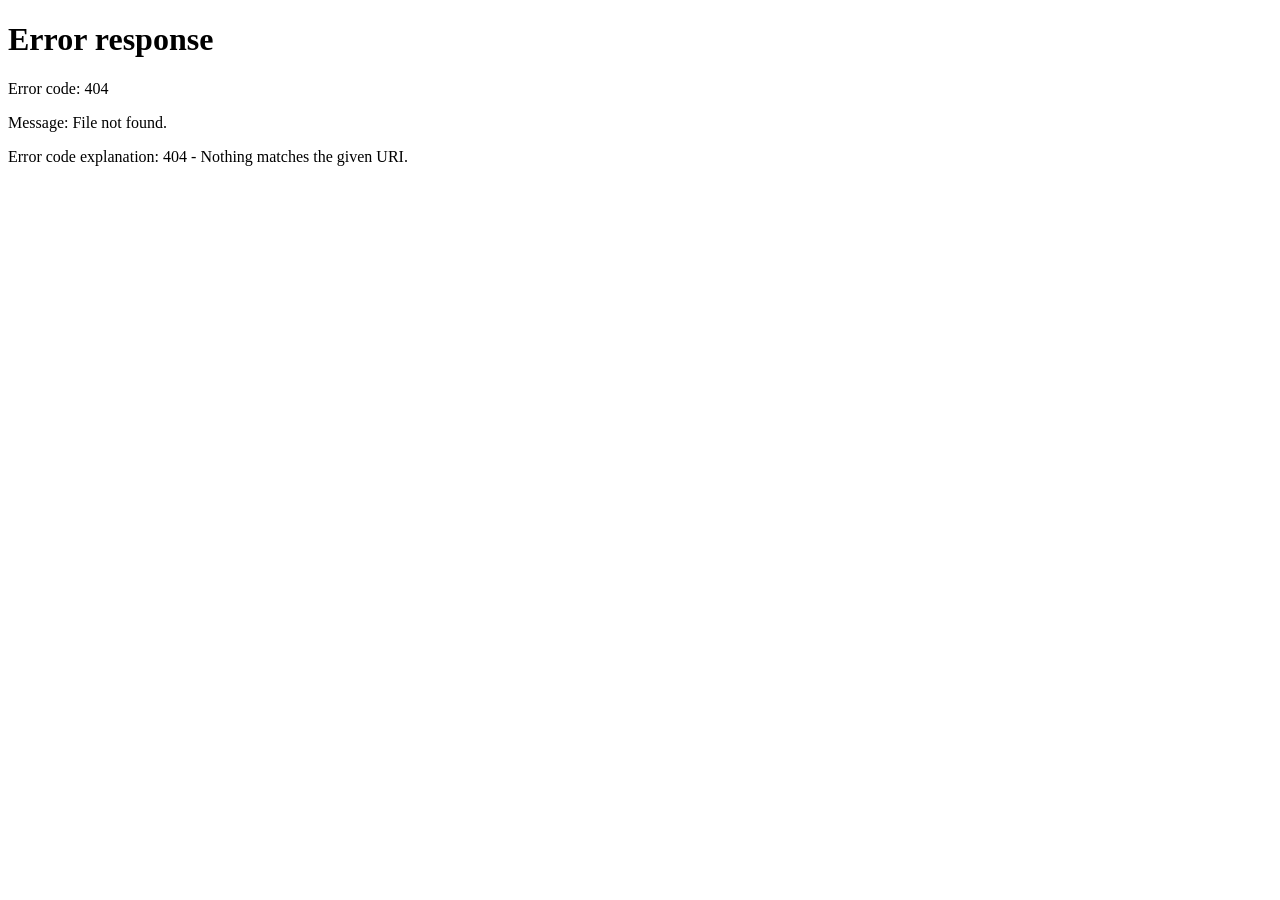
==== index.html @ 5ca70c13 "Publish TMH feedback form (static build) Co-Authored-By: Claude Opus 5.5 <noreply@anthropic.com>" ====
<!DOCTYPE html><html lang="en" class="_19wr9q_variable _5XD2Xq_variable"><head><meta charSet="utf-8"/><meta name="viewport" content="width=device-width, initial-scale=1"/><link rel="preload" href="/tmh-feedback/_next/static/media/7431e9586bb7ba3a-s.p.0h6p0wdoh4sq2.woff2" as="font" crossorigin="" type="font/woff2"/><link rel="preload" href="/tmh-feedback/_next/static/media/e8f2fbee2754df70-s.p.1dqa_6e_ad4sj.woff2" as="font" crossorigin="" type="font/woff2"/><link rel="preload" as="image" href="/tmh-feedback/brand/header-wordmark-stacked.webp"/><link rel="stylesheet" href="/tmh-feedback/_next/static/chunks/3v3lb-p3qmn13.css" data-precedence="next"/><link rel="preload" as="script" fetchPriority="low" href="/tmh-feedback/_next/static/chunks/1ckvzn7sfprko.js"/><script src="/tmh-feedback/_next/static/chunks/2rq17bbyxsfng.js" async=""></script><script src="/tmh-feedback/_next/static/chunks/0s7mvllxht1mo.js" async=""></script><script src="/tmh-feedback/_next/static/chunks/0647nm1ko80tg.js" async=""></script><script src="/tmh-feedback/_next/static/chunks/turbopack-22nt19ue7l_w1.js" async=""></script><script src="/tmh-feedback/_next/static/chunks/0umf92h1sb77c.js" async=""></script><script src="/tmh-feedback/_next/static/chunks/0lndiryzd8ro6.js" async=""></script><title>Patient &amp; Visitor Feedback | The Modern Hospital</title><meta name="next-size-adjust" content=""/><meta http-equiv="refresh" content="0; url=/tmh-feedback/feedback/"/><script src="/tmh-feedback/_next/static/chunks/0cz1d0mv5g_q7.js" noModule=""></script></head><body style="margin:0;min-height:100vh;display:flex;flex-direction:column;background:#fff7ed;color:#191919;font-family:var(--font-montserrat), Arial, Helvetica, sans-serif"><div hidden=""><!--$--><!--/$--></div><header class="sJaGyq_header "><div class="sJaGyq_headerCard"><a href="https://themodernhospital.com/" class="sJaGyq_logoLink"><img alt="The Modern Hospital — Health &amp; Education Network" width="1007" height="537" decoding="async" data-nimg="1" class="sJaGyq_logo" style="color:transparent" src="/tmh-feedback/brand/header-wordmark-stacked.webp"/></a><div class="sJaGyq_headerMain"><div class="sJaGyq_topRow"><a href="https://themodernhospital.com/emergency/" class="sJaGyq_emergency"><svg viewBox="0 0 24 24" class="sJaGyq_icon16" aria-hidden="true" fill="none" stroke="currentColor" stroke-width="2" stroke-linecap="round" stroke-linejoin="round"><path d="M22 16.92v3a2 2 0 0 1-2.18 2 19.79 19.79 0 0 1-8.63-3.07 19.5 19.5 0 0 1-6-6 19.79 19.79 0 0 1-3.07-8.67A2 2 0 0 1 4.11 2h3a2 2 0 0 1 2 1.72 12.84 12.84 0 0 0 .7 2.81 2 2 0 0 1-.45 2.11L8.09 9.91a16 16 0 0 0 6 6l1.27-1.27a2 2 0 0 1 2.11-.45 12.84 12.84 0 0 0 2.81.7A2 2 0 0 1 22 16.92z"></path></svg>Emergency<!-- --> <bdi class="sJaGyq_bold">111-864-864</bdi><span class="sJaGyq_emergencyNote">· 24/7</span></a><div class="sJaGyq_langPill" role="group" aria-label="Language"><button type="button" lang="en" aria-pressed="true" class="sJaGyq_langActive">ENG</button><button type="button" lang="ur" aria-pressed="false" class="">اردو</button></div></div><nav class="sJaGyq_navRow" aria-label="Main"><button type="button" class="sJaGyq_iconButton" aria-label="Open menu"><svg viewBox="0 0 24 24" class="sJaGyq_icon22" aria-hidden="true" fill="none" stroke="currentColor" stroke-width="2" stroke-linecap="round" stroke-linejoin="round"><path d="M4 6h16M4 12h16M4 18h16"></path></svg></button><a href="https://themodernhospital.com/our-doctors/" class="sJaGyq_navLink">Find a Doctor</a><div class="sJaGyq_dropdown"><button type="button" class="sJaGyq_navLink" aria-haspopup="true">Care<!-- --> <svg viewBox="0 0 24 24" class="sJaGyq_icon14" aria-hidden="true" fill="none" stroke="currentColor" stroke-width="2" stroke-linecap="round" stroke-linejoin="round"><path d="m6 9 6 6 6-6"></path></svg></button><div class="sJaGyq_dropdownPanel"><div class="sJaGyq_dropdownCard"><a href="https://themodernhospital.com/departments/" class="sJaGyq_dropdownLink">Departments</a><a href="https://themodernhospital.com/services/" class="sJaGyq_dropdownLink">Services</a><a href="https://themodernhospital.com/emergency/" class="sJaGyq_dropdownLink">Emergency (ER)</a></div></div></div><div class="sJaGyq_dropdown"><a href="https://themodernhospital.com/lab-diagnostics/" class="sJaGyq_navLink">Lab &amp; Diagnostics<!-- --> <svg viewBox="0 0 24 24" class="sJaGyq_icon14" aria-hidden="true" fill="none" stroke="currentColor" stroke-width="2" stroke-linecap="round" stroke-linejoin="round"><path d="m6 9 6 6 6-6"></path></svg></a><div class="sJaGyq_dropdownPanel"><div class="sJaGyq_dropdownCard"><a href="https://themodernhospital.com/lab-diagnostics/" class="sJaGyq_dropdownLink">Tests</a><a href="https://themodernhospital.com/packages/" class="sJaGyq_dropdownLink">Health Packages</a></div></div></div><div class="sJaGyq_dropdown"><button type="button" class="sJaGyq_navLink" aria-haspopup="true">For Patients<!-- --> <svg viewBox="0 0 24 24" class="sJaGyq_icon14" aria-hidden="true" fill="none" stroke="currentColor" stroke-width="2" stroke-linecap="round" stroke-linejoin="round"><path d="m6 9 6 6 6-6"></path></svg></button><div class="sJaGyq_dropdownPanel"><div class="sJaGyq_dropdownCard"><a href="https://themodernhospital.com/patients-and-visitors/" class="sJaGyq_dropdownLink">Patients &amp; Visitors</a><a href="https://themodernhospital.com/blog/" class="sJaGyq_dropdownLink">Blog</a><a href="https://themodernhospital.com/contact/" class="sJaGyq_dropdownLink">Contact Us</a><a href="/tmh-feedback/feedback/" class="sJaGyq_dropdownLink">Give Feedback</a></div></div></div><div class="sJaGyq_dropdown"><button type="button" class="sJaGyq_navLink" aria-haspopup="true">The Hospital<!-- --> <svg viewBox="0 0 24 24" class="sJaGyq_icon14" aria-hidden="true" fill="none" stroke="currentColor" stroke-width="2" stroke-linecap="round" stroke-linejoin="round"><path d="m6 9 6 6 6-6"></path></svg></button><div class="sJaGyq_dropdownPanel"><div class="sJaGyq_dropdownCard"><a href="https://themodernhospital.com/about/" class="sJaGyq_dropdownLink">About Us</a><a href="https://themodernhospital.com/branches/" class="sJaGyq_dropdownLink">Our Branches</a><a href="https://themodernhospital.com/nursing-college/" class="sJaGyq_dropdownLink">Nursing College</a><a href="https://themodernhospital.com/careers/" class="sJaGyq_dropdownLink">Careers</a><a href="https://themodernhospital.com/donation/" class="sJaGyq_dropdownLink">Donations</a></div></div></div></nav></div><div class="sJaGyq_ctas"><a href="https://themodernhospital.com/donation/" class="sJaGyq_donate">Donate</a><a href="https://hmis-app.quantaloomhq.tech/book-appointment" class="sJaGyq_book">Book Appointment</a></div><button type="button" class="sJaGyq_iconButton sJaGyq_mobileMenuButton" aria-label="Open menu"><svg viewBox="0 0 24 24" class="sJaGyq_icon28" aria-hidden="true" fill="none" stroke="currentColor" stroke-width="2" stroke-linecap="round" stroke-linejoin="round"><path d="M4 6h16M4 12h16M4 18h16"></path></svg></button></div></header><main style="flex:1"><p style="padding:24px;text-align:center"><a href="/tmh-feedback/feedback/">Continue to the feedback form</a></p><!--$--><!--/$--></main><footer class="sJaGyq_footer "><div class="sJaGyq_footerInner"><div class="sJaGyq_footerGrid"><div class="sJaGyq_footerBrand"><img alt="The Modern Hospital" loading="lazy" width="110" height="110" decoding="async" data-nimg="1" class="sJaGyq_footerLogo" style="color:transparent" src="/tmh-feedback/brand/tmh-logo.png"/><p class="sJaGyq_tagline">Talluq Emaan Ka</p><ul class="sJaGyq_contactList"><li><svg viewBox="0 0 24 24" class="sJaGyq_footerIcon" aria-hidden="true" fill="none" stroke="currentColor" stroke-width="2" stroke-linecap="round" stroke-linejoin="round"><path d="M21 10c0 7-9 13-9 13s-9-6-9-13a9 9 0 0 1 18 0z"></path><circle cx="12" cy="10" r="3"></circle></svg><address>Main University Rd, Block 7 Gulshan-e-Iqbal, Karachi</address></li><li><svg viewBox="0 0 24 24" class="sJaGyq_footerIcon" aria-hidden="true" fill="none" stroke="currentColor" stroke-width="2" stroke-linecap="round" stroke-linejoin="round"><path d="M22 16.92v3a2 2 0 0 1-2.18 2 19.79 19.79 0 0 1-8.63-3.07 19.5 19.5 0 0 1-6-6 19.79 19.79 0 0 1-3.07-8.67A2 2 0 0 1 4.11 2h3a2 2 0 0 1 2 1.72 12.84 12.84 0 0 0 .7 2.81 2 2 0 0 1-.45 2.11L8.09 9.91a16 16 0 0 0 6 6l1.27-1.27a2 2 0 0 1 2.11-.45 12.84 12.84 0 0 0 2.81.7A2 2 0 0 1 22 16.92z"></path></svg><a href="tel:+9221111864864"><bdi>111-864-864</bdi></a></li><li><svg viewBox="0 0 24 24" class="sJaGyq_footerIcon" aria-hidden="true" fill="none" stroke="currentColor" stroke-width="2" stroke-linecap="round" stroke-linejoin="round"><rect x="2" y="4" width="20" height="16" rx="2"></rect><path d="m2 7 10 6 10-6"></path></svg><a href="mailto:info@themodernhospital.com">info@themodernhospital.com</a></li></ul><a href="https://themodernhospital.com/contact/" class="sJaGyq_getInTouch">Get in Touch</a></div><div class="sJaGyq_footerCol"><h3 class="sJaGyq_footerHeading"><button type="button" class="sJaGyq_footerToggle" aria-expanded="false">Care<svg viewBox="0 0 24 24" class="sJaGyq_icon18" aria-hidden="true" fill="none" stroke="currentColor" stroke-width="2" stroke-linecap="round" stroke-linejoin="round"><path d="m6 9 6 6 6-6"></path></svg></button><span class="sJaGyq_footerHeadingText">Care</span></h3><ul class="sJaGyq_footerLinks "><li><a href="https://themodernhospital.com/departments/">Departments</a></li><li><a href="https://themodernhospital.com/services/">Services &amp; procedures</a></li><li><a href="https://themodernhospital.com/our-doctors/">Find a doctor</a></li><li><a href="https://themodernhospital.com/emergency/">Emergency</a></li></ul></div><div class="sJaGyq_footerCol"><h3 class="sJaGyq_footerHeading"><button type="button" class="sJaGyq_footerToggle" aria-expanded="false">The hospital<svg viewBox="0 0 24 24" class="sJaGyq_icon18" aria-hidden="true" fill="none" stroke="currentColor" stroke-width="2" stroke-linecap="round" stroke-linejoin="round"><path d="m6 9 6 6 6-6"></path></svg></button><span class="sJaGyq_footerHeadingText">The hospital</span></h3><ul class="sJaGyq_footerLinks "><li><a href="https://themodernhospital.com/about/">About us</a></li><li><a href="https://themodernhospital.com/branches/">Our branches</a></li><li><a href="https://themodernhospital.com/nursing-college/">Nursing college</a></li><li><a href="https://themodernhospital.com/careers/">Careers</a></li><li><a href="https://themodernhospital.com/donation/">Donations</a></li></ul></div><div class="sJaGyq_footerCol"><h3 class="sJaGyq_footerHeading"><button type="button" class="sJaGyq_footerToggle" aria-expanded="false">For patients<svg viewBox="0 0 24 24" class="sJaGyq_icon18" aria-hidden="true" fill="none" stroke="currentColor" stroke-width="2" stroke-linecap="round" stroke-linejoin="round"><path d="m6 9 6 6 6-6"></path></svg></button><span class="sJaGyq_footerHeadingText">For patients</span></h3><ul class="sJaGyq_footerLinks "><li><a href="https://themodernhospital.com/patients-and-visitors/">Patients &amp; visitors</a></li><li><a href="https://themodernhospital.com/blog/">Blog</a></li><li><a href="https://themodernhospital.com/contact/">Contact us</a></li><li><a href="/tmh-feedback/feedback/">Give feedback</a></li></ul></div><div class="sJaGyq_footerCol"><h3 class="sJaGyq_footerHeading"><button type="button" class="sJaGyq_footerToggle" aria-expanded="false">Supporting Links<svg viewBox="0 0 24 24" class="sJaGyq_icon18" aria-hidden="true" fill="none" stroke="currentColor" stroke-width="2" stroke-linecap="round" stroke-linejoin="round"><path d="m6 9 6 6 6-6"></path></svg></button><span class="sJaGyq_footerHeadingText">Supporting Links</span></h3><ul class="sJaGyq_footerLinks "><li><a href="https://themodernhospital.com/privacy-policy/">Privacy Policy</a></li><li><a href="https://themodernhospital.com/terms-and-conditions/">Terms &amp; Conditions</a></li><li><a href="https://themodernhospital.com/refund-policy/">Refund Policy</a></li></ul></div></div><div class="sJaGyq_socials"><a href="https://www.facebook.com/TheModernHospital" target="_blank" rel="noopener noreferrer" aria-label="facebook" class="sJaGyq_social"><svg viewBox="0 0 24 24" class="sJaGyq_icon20" aria-hidden="true" fill="currentColor"><path d="M22 12a10 10 0 1 0-11.56 9.88v-6.99H7.9V12h2.54V9.8c0-2.5 1.49-3.89 3.77-3.89 1.09 0 2.24.2 2.24.2v2.46h-1.26c-1.24 0-1.63.77-1.63 1.56V12h2.78l-.44 2.89h-2.34v6.99A10 10 0 0 0 22 12z"></path></svg></a><a href="https://www.instagram.com/themodernhospital/" target="_blank" rel="noopener noreferrer" aria-label="instagram" class="sJaGyq_social"><svg viewBox="0 0 24 24" class="sJaGyq_icon20" aria-hidden="true" fill="none" stroke="currentColor" stroke-width="2"><rect x="2.5" y="2.5" width="19" height="19" rx="5.5"></rect><circle cx="12" cy="12" r="4"></circle><circle cx="17.5" cy="6.5" r="1.2" fill="currentColor" stroke="none"></circle></svg></a><a href="https://www.youtube.com/channel/UCTSf6qoLQeRrRxkLj2Vj8uA" target="_blank" rel="noopener noreferrer" aria-label="youtube" class="sJaGyq_social"><svg viewBox="0 0 24 24" class="sJaGyq_icon20" aria-hidden="true" fill="currentColor"><path d="M23 12s0-3.3-.42-4.88a2.5 2.5 0 0 0-1.76-1.77C19.24 5 12 5 12 5s-7.24 0-8.82.35A2.5 2.5 0 0 0 1.42 7.12C1 8.7 1 12 1 12s0 3.3.42 4.88a2.5 2.5 0 0 0 1.76 1.77C4.76 19 12 19 12 19s7.24 0 8.82-.35a2.5 2.5 0 0 0 1.76-1.77C23 15.3 23 12 23 12zM9.75 15.02V8.98L15.5 12l-5.75 3.02z"></path></svg></a><a href="https://www.linkedin.com/company/themodernhospital/" target="_blank" rel="noopener noreferrer" aria-label="linkedin" class="sJaGyq_social"><svg viewBox="0 0 24 24" class="sJaGyq_icon20" aria-hidden="true" fill="currentColor"><path d="M4.98 3.5a2.5 2.5 0 1 1 0 5 2.5 2.5 0 0 1 0-5zM3.2 9h3.6v12H3.2zM9.5 9h3.45v1.64h.05c.48-.9 1.65-1.85 3.4-1.85 3.64 0 4.3 2.4 4.3 5.5V21h-3.6v-5.3c0-1.27-.02-2.9-1.77-2.9-1.77 0-2.04 1.38-2.04 2.8V21H9.5z"></path></svg></a><a href="https://twitter.com/TheModernHosp" target="_blank" rel="noopener noreferrer" aria-label="x" class="sJaGyq_social"><svg viewBox="0 0 24 24" class="sJaGyq_icon20" aria-hidden="true" fill="currentColor"><path d="M18.9 2H22l-7.5 8.58L23 22h-6.8l-5.3-6.93L4.8 22H1.68l8.02-9.17L1 2h6.98l4.8 6.35L18.9 2zm-2.39 18h1.9L7.57 4H5.53l10.98 16z"></path></svg></a></div><div class="sJaGyq_bottomBar"><p>© <!-- -->2026<!-- --> <!-- -->The Modern Hospital. All rights reserved.</p><p class="sJaGyq_madeWith">Made with<!-- --> <svg viewBox="0 0 512 512" class="sJaGyq_heart" aria-hidden="true" fill="currentColor"><path d="M462.3 62.6C407.5 15.9 326 24.3 275.7 76.2L256 96.5l-19.7-20.3C186.1 24.3 104.5 15.9 49.7 62.6c-62.8 53.6-66.1 149.8-9.9 207.9l193.5 199.8c12.5 12.9 32.8 12.9 45.3 0l193.5-199.8c56.3-58.1 53-154.3-9.8-207.9z"></path></svg> <!-- -->for better healthcare</p></div></div></footer><script id="_R_">(globalThis["TURBOPACK"] || (globalThis["TURBOPACK"] = [])).push({"otherChunks":["static/chunks/1ckvzn7sfprko.js","static/chunks/2rq17bbyxsfng.js","static/chunks/0s7mvllxht1mo.js","static/chunks/0647nm1ko80tg.js"],"runtimeModuleIds":[94553]});</script><script src="/tmh-feedback/_next/static/chunks/1ckvzn7sfprko.js" async=""></script><script>(self.__next_f=self.__next_f||[]).push([0])</script><script>self.__next_f.push([1,"1:\"$Sreact.fragment\"\n2:\"/tmh-feedback/_next/static/chunks/0umf92h1sb77c.js\"\n3:\"/tmh-feedback/_next/static/chunks/0lndiryzd8ro6.js\"\n4:\"PageLangProvider\"\n5:I[98033,[\"$2\",\"$3\"],\"$4\"]\n6:I[25143,[\"$2\",\"$3\"],\"default\"]\n7:I[39756,[\"$2\",\"$3\"],\"default\"]\n8:I[37457,[\"$2\",\"$3\"],\"default\"]\n9:I[20158,[\"$2\",\"$3\"],\"default\"]\nb:I[97367,[\"$2\",\"$3\"],\"OutletBoundary\"]\nc:\"$Sreact.suspense\"\ne:\"ViewportBoundary\"\nf:I[97367,[\"$2\",\"$3\"],\"$e\"]\n11:\"MetadataBoundary\"\n12:I[97367,[\"$2\",\"$3\"],\"$11\"]\n14:I[68027,[\"$2\",\"$3\"],\"default\",1]\n:HL[\"/tmh-feedback/_next/static/chunks/3v3lb-p3qmn13.css\",\"style\"]\n:HL[\"/tmh-feedback/_next/static/media/7431e9586bb7ba3a-s.p.0h6p0wdoh4sq2.woff2\",\"font\",{\"crossOrigin\":\"\",\"type\":\"font/woff2\"}]\n:HL[\"/tmh-feedback/_next/static/media/e8f2fbee2754df70-s.p.1dqa_6e_ad4sj.woff2\",\"font\",{\"crossOrigin\":\"\",\"type\":\"font/woff2\"}]\na:[[\"children\",{\"s\":\"__PAGE__\",\"h\":512,\"d\":{\"r\":[\"$\",\"$1\",\"c\",{\"children\":[[[\"$\",\"meta\",null,{\"httpEquiv\":\"refresh\",\"content\":\"0; url=/tmh-feedback/feedback/\"}],[\"$\",\"p\",null,{\"style\":{\"padding\":24,\"textAlign\":\"center\"},\"children\":[\"$\",\"a\",null,{\"href\":\"/tmh-feedback/feedback/\",\"children\":\"Continue to the feedback form\"}]}]],null,[\"$\",\"$Lb\",null,{\"children\":[\"$\",\"$c\",null,{\"name\":\"Next.MetadataOutlet\",\"children\":\"$@d\"}]}]]}],\"p\":false,\"v\":null}}]]\n0:{\"P\":null,\"c\":[\"\",\"\"],\"q\":\"\",\"i\":false,\"t\":{\"t\":{\"s\":\"\",\"h\":528,\"d\":{\"r\":[\"$\",\"$1\",\"c\",{\"children\":[[[\"$\",\"link\",\"0\",{\"rel\":\"stylesheet\",\"href\":\"/tmh-feedback/_next/static/chunks/3v3lb-p3qmn13.css\",\"precedence\":\"next\",\"crossOrigin\":\"$undefined\",\"nonce\":\"$undefined\"}],[\"$\",\"script\",\"script-0\",{\"src\":\"/tmh-feedback/_next/static/chunks/0umf92h1sb77c.js\",\"async\":true,\"nonce\":\"$undefined\"}],[\"$\",\"script\",\"script-1\",{\"src\":\"/tmh-feedback/_next/static/chunks/0lndiryzd8ro6.js\",\"async\":true,\"nonce\":\"$undefined\"}]],[\"$\",\"html\",null,{\"lang\":\"en\",\"className\":\"_19wr9q_variable _5XD2Xq_variable\",\"children\":[\"$\",\"body\",null,{\"style\":{\"margin\":0,\"minHeight\":\"100vh\",\"display\":\"flex\",\"flexDirection\":\"column\",\"background\":\"#fff7ed\",\"color\":\"#191919\",\"fontFamily\":\"var(--font-montserrat), Arial, Helvetica, sans-serif\"},\"children\":[\"$\",\"$L5\",null,{\"children\":[[\"$\",\"$L6\",null,{}],[\"$\",\"main\",null,{\"style\":{\"flex\":1},\"children\":[\"$\",\"$L7\",null,{\"parallelRouterKey\":\"children\",\"error\":\"$undefined\",\"errorStyles\":\"$undefined\",\"errorScripts\":\"$undefined\",\"template\":[\"$\",\"$L8\",null,{}],\"templateStyles\":\"$undefined\",\"templateScripts\":\"$undefined\",\"notFound\":[[[\"$\",\"title\",null,{\"children\":\"404: This page could not be found.\"}],[\"$\",\"div\",null,{\"style\":{\"fontFamily\":\"system-ui,\\\"Segoe UI\\\",Roboto,Helvetica,Arial,sans-serif,\\\"Apple Color Emoji\\\",\\\"Segoe UI Emoji\\\"\",\"height\":\"100vh\",\"textAlign\":\"center\",\"display\":\"flex\",\"flexDirection\":\"column\",\"alignItems\":\"center\",\"justifyContent\":\"center\"},\"children\":[\"$\",\"div\",null,{\"children\":[[\"$\",\"style\",null,{\"dangerouslySetInnerHTML\":{\"__html\":\"body{color:#000;background:#fff;margin:0}.next-error-h1{border-right:1px solid rgba(0,0,0,.3)}@media (prefers-color-scheme:dark){body{color:#fff;background:#000}.next-error-h1{border-right:1px solid rgba(255,255,255,.3)}}\"}}],[\"$\",\"h1\",null,{\"className\":\"next-error-h1\",\"style\":{\"display\":\"inline-block\",\"margin\":\"0 20px 0 0\",\"padding\":\"0 23px 0 0\",\"fontSize\":24,\"fontWeight\":500,\"verticalAlign\":\"top\",\"lineHeight\":\"49px\"},\"children\":404}],[\"$\",\"div\",null,{\"style\":{\"display\":\"inline-block\"},\"children\":[\"$\",\"h2\",null,{\"style\":{\"fontSize\":14,\"fontWeight\":400,\"lineHeight\":\"49px\",\"margin\":0},\"children\":\"This page could not be found.\"}]}]]}]}]],[]],\"forbidden\":\"$undefined\",\"unauthorized\":\"$undefined\"}]}],[\"$\",\"$L9\",null,{}]]}]}]}]]}],\"p\":false,\"v\":null},\"c\":\"$Qa\"},\"h\":{\"r\":[\"$\",\"$1\",\"h\",{\"children\":[null,[\"$\",\"$Lf\",null,{\"children\":\"$L10\"}],[\"$\",\"$L12\",null,{\"children\":[[\"$\",\"div\",null,{\"hidden\":true,\"children\":[\"$\",\"$c\",null,{\"name\":\"Next.Metadata\",\"children\":\"$L13\"}]}],null]}],[\"$\",\"meta\",null,{\"name\":\"next-size-adjust\",\"content\":\"\"}]]}],\"p\":false,\"v\":null}},\"m\":\"$undefined\",\"G\":[\"$14\",[[\"$\",\"link\",\"0\",{\"rel\":\"stylesheet\",\"href\":\"/tmh-feedback/_next/static/chunks/3v3lb-p3qmn13.css\",\"precedence\":\"next\",\"crossOrigin\":\"$undefined\",\"nonce\":\"$undefined\"}]]],\"S\":true,\"r\":\"$undefined\",\"s\":\"$undefined\",\"a\":\"$undefined\",\"l\":\"$undefined\",\"p\":\"$undefined\",\"d\":\"$undefined\",\"b\":\"8JxjJjoLoevgEf6z61zsv\"}\n10:[[\"$\",\"meta\",\"0\",{\"charSet\":\"utf-8\"}],[\"$\",\"meta\",\"1\",{\"name\":\"viewport\",\"content\":\"width=device-width, initial-scale=1\"}]]\nd:null\n13:[[\"$\",\"title\",\"0\",{\"children\":\"Patient \u0026 Visitor Feedback | The Modern Hospital\"}]]\n"])</script></body></html>
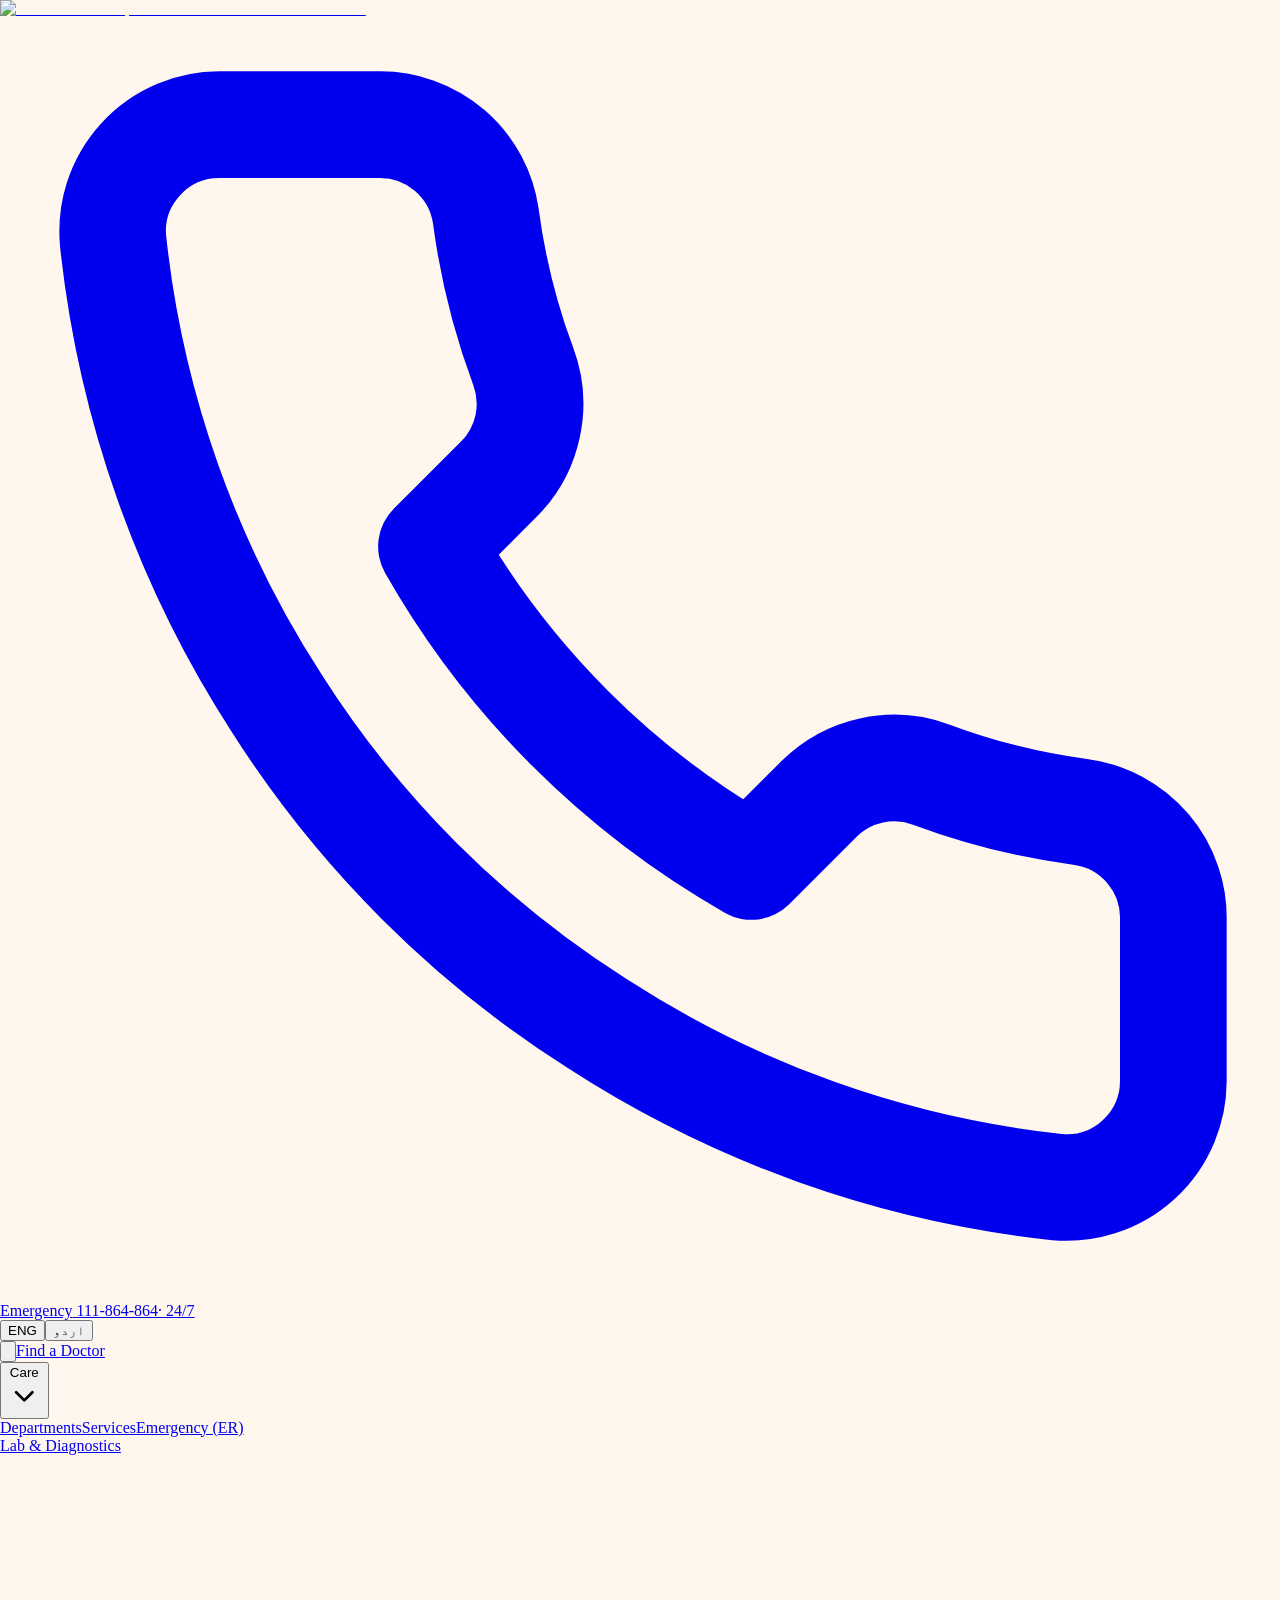
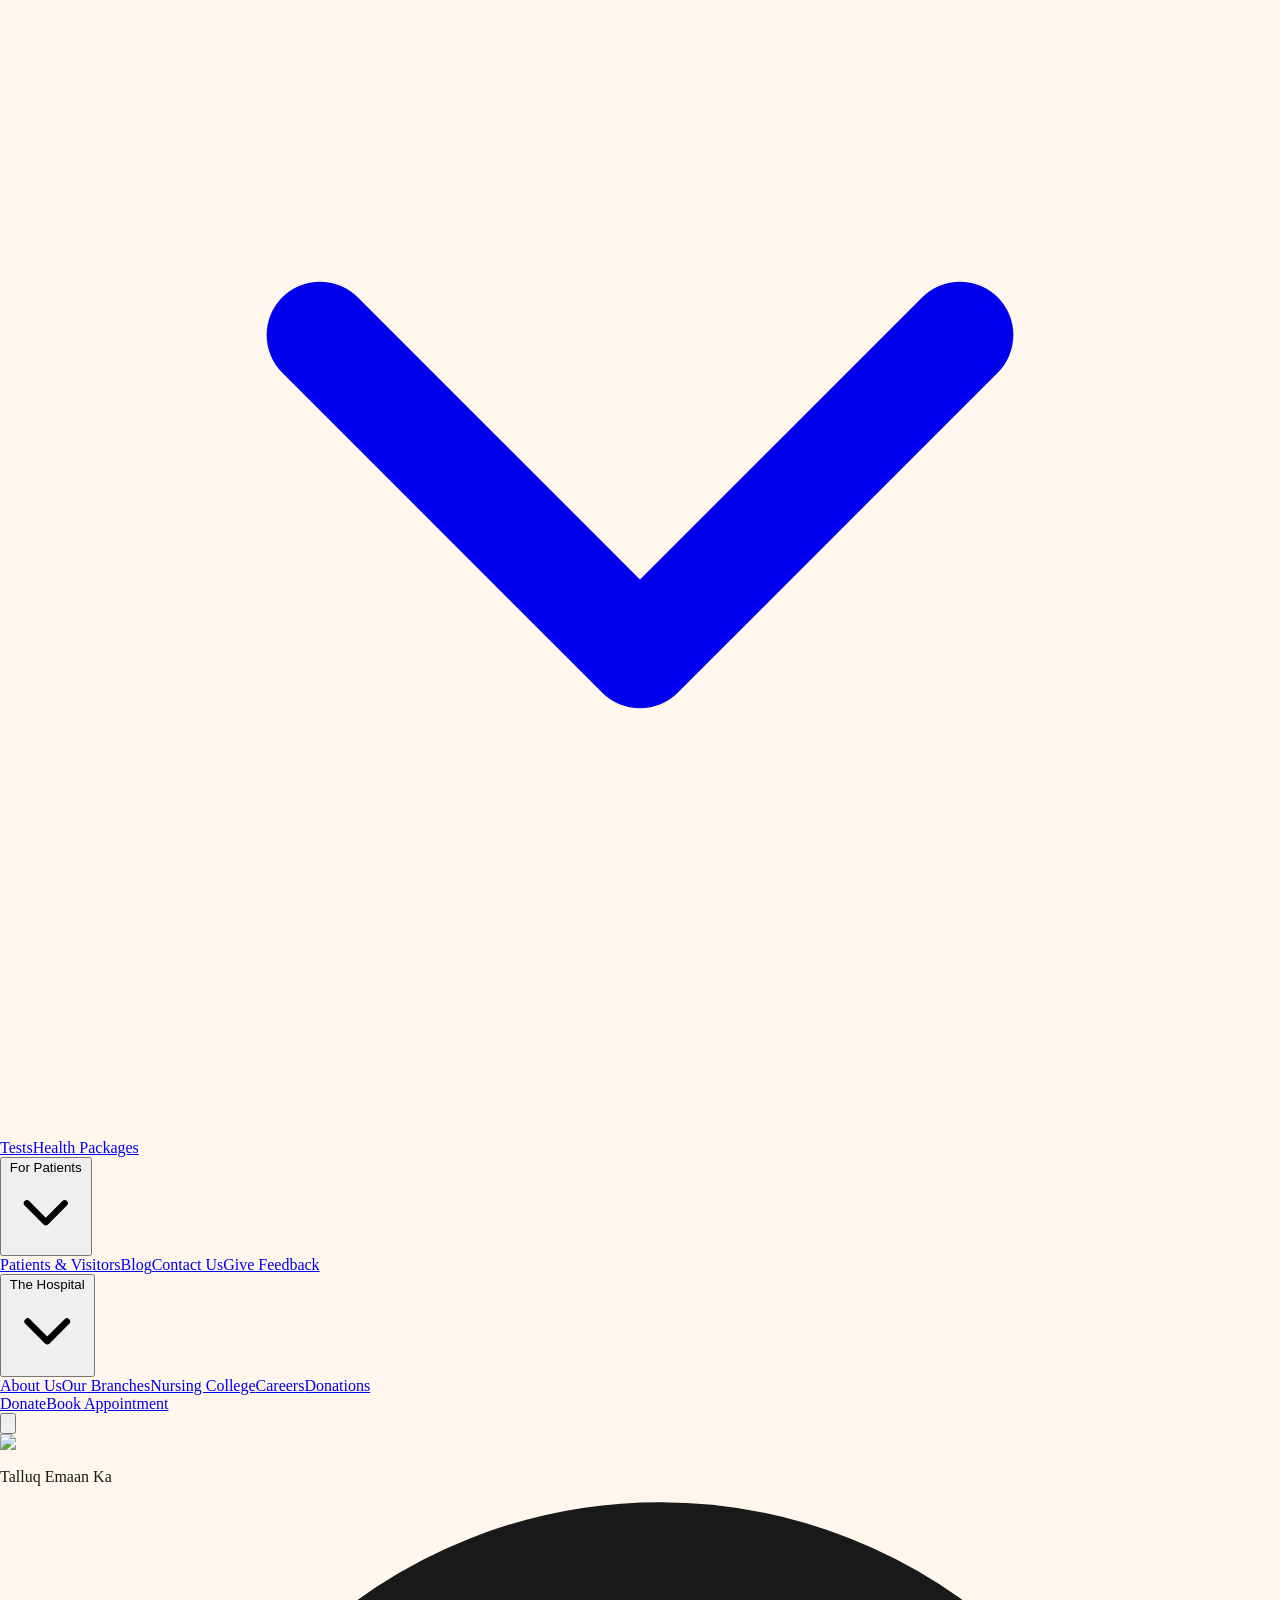
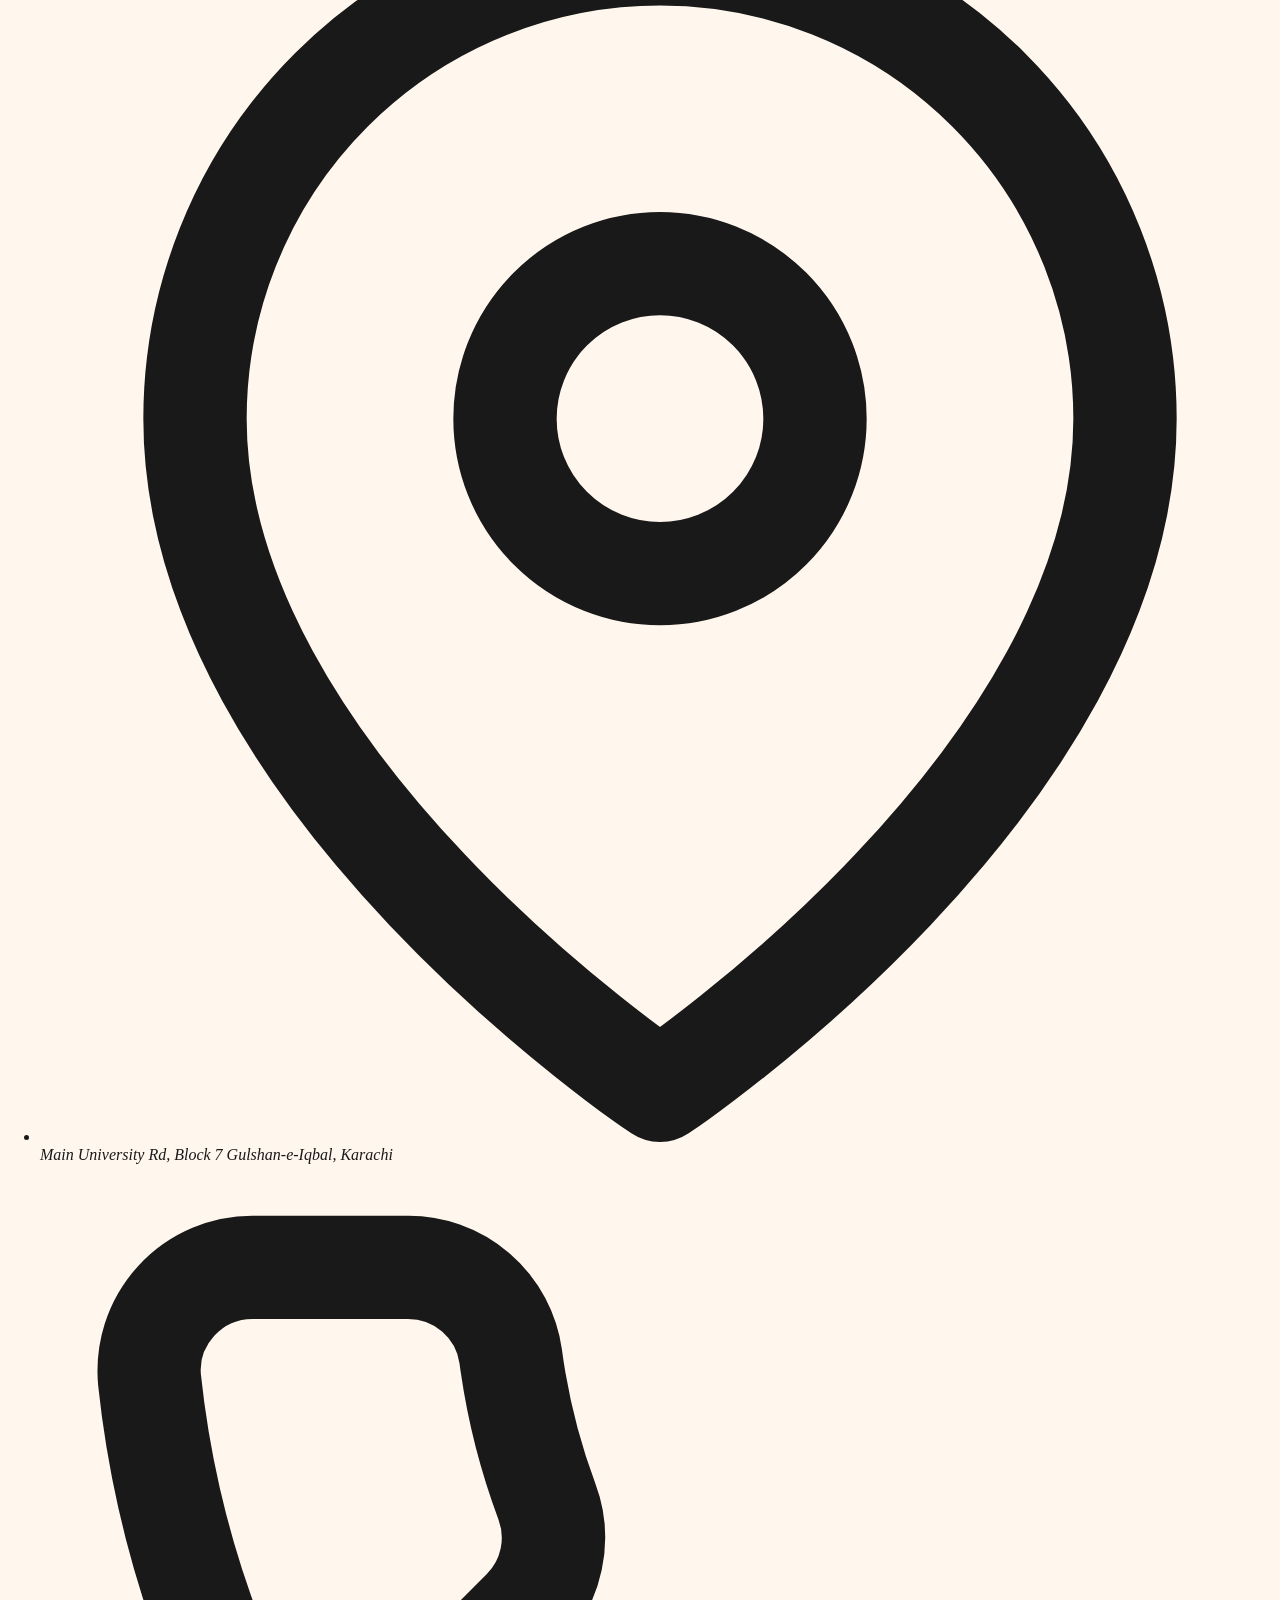
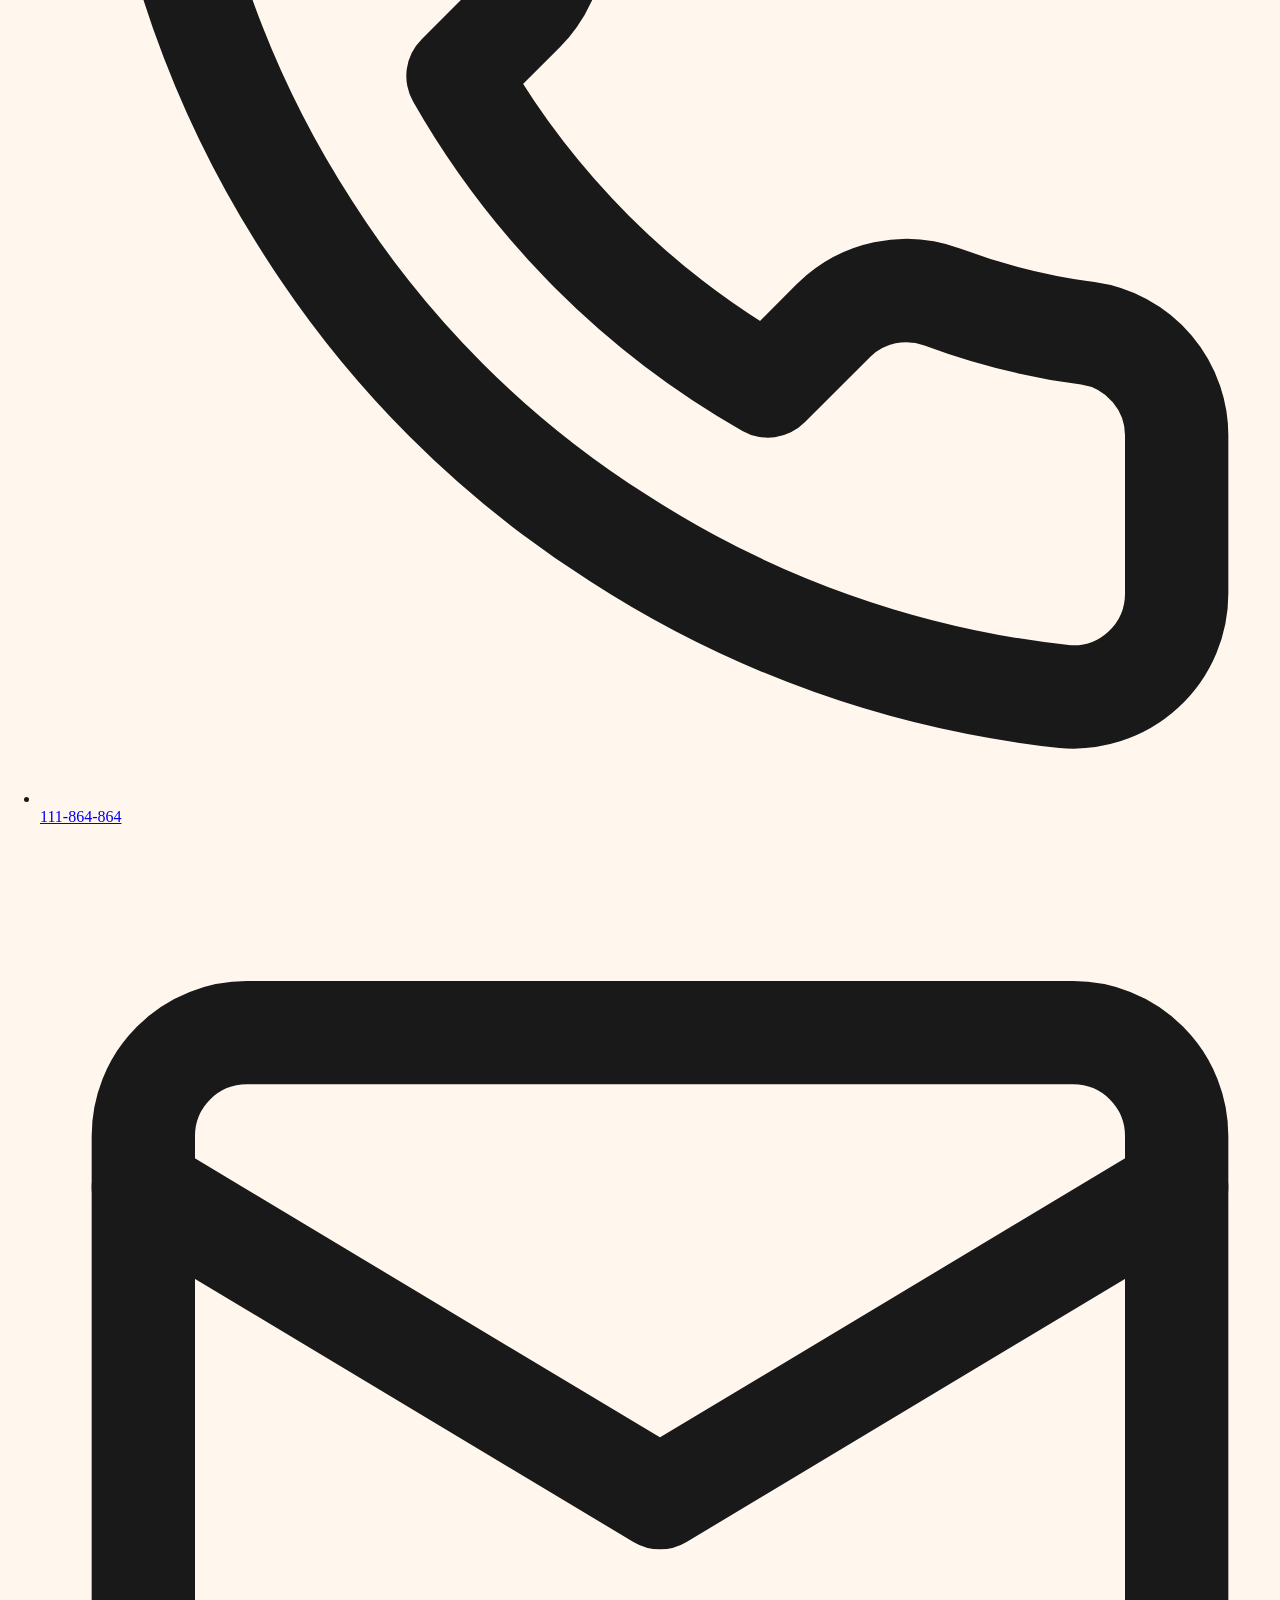
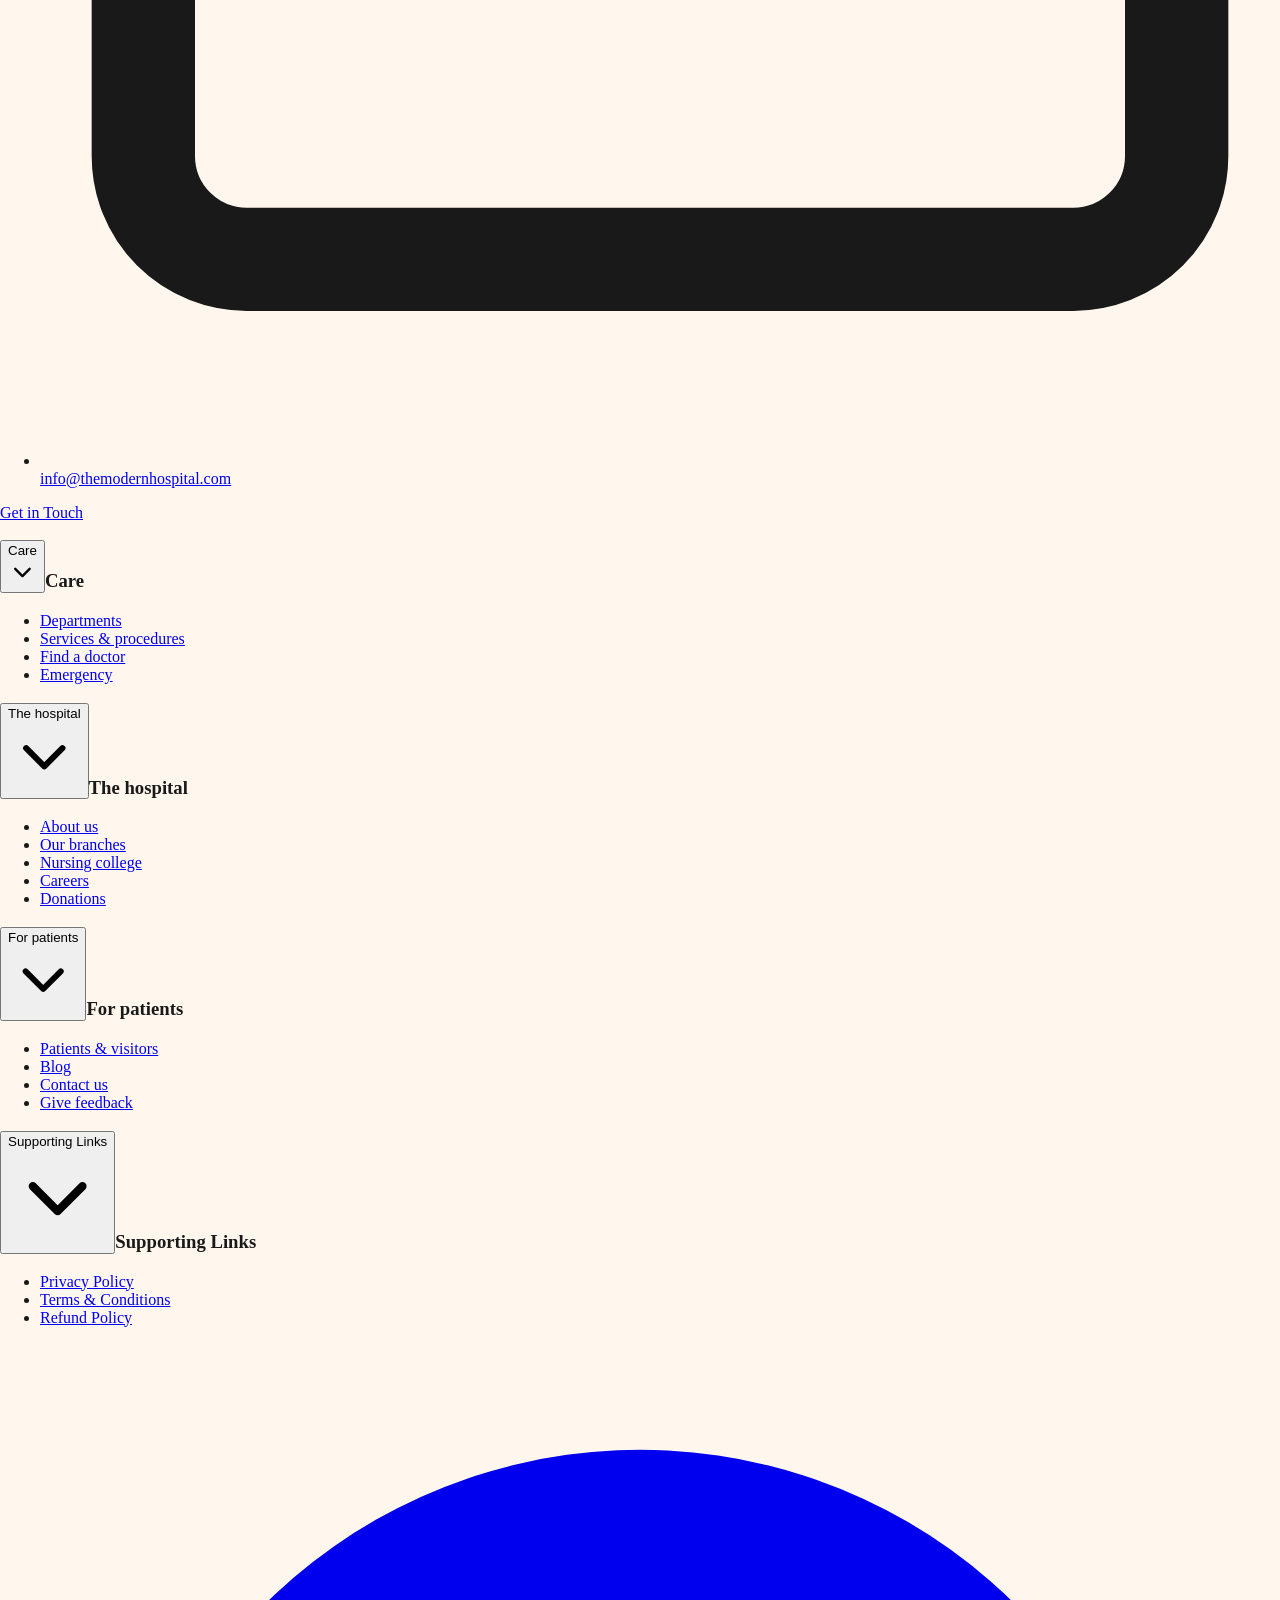
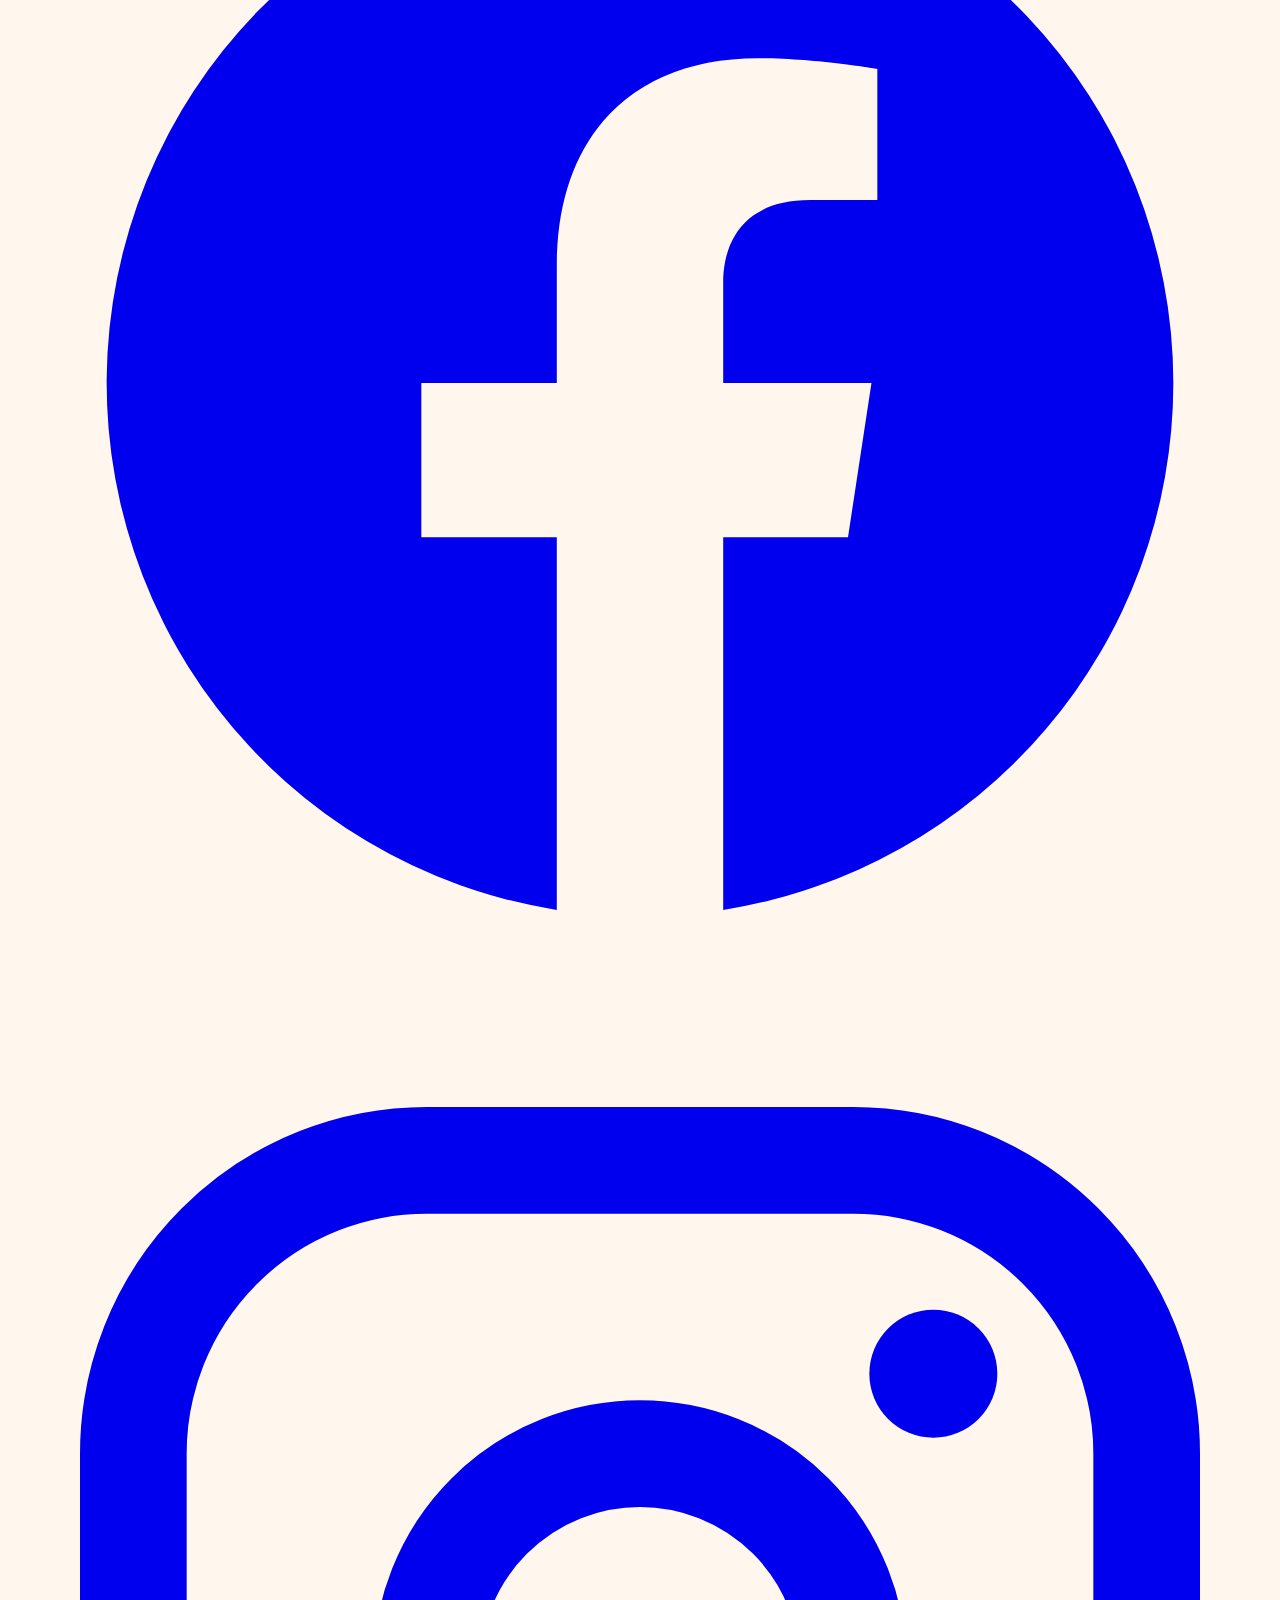
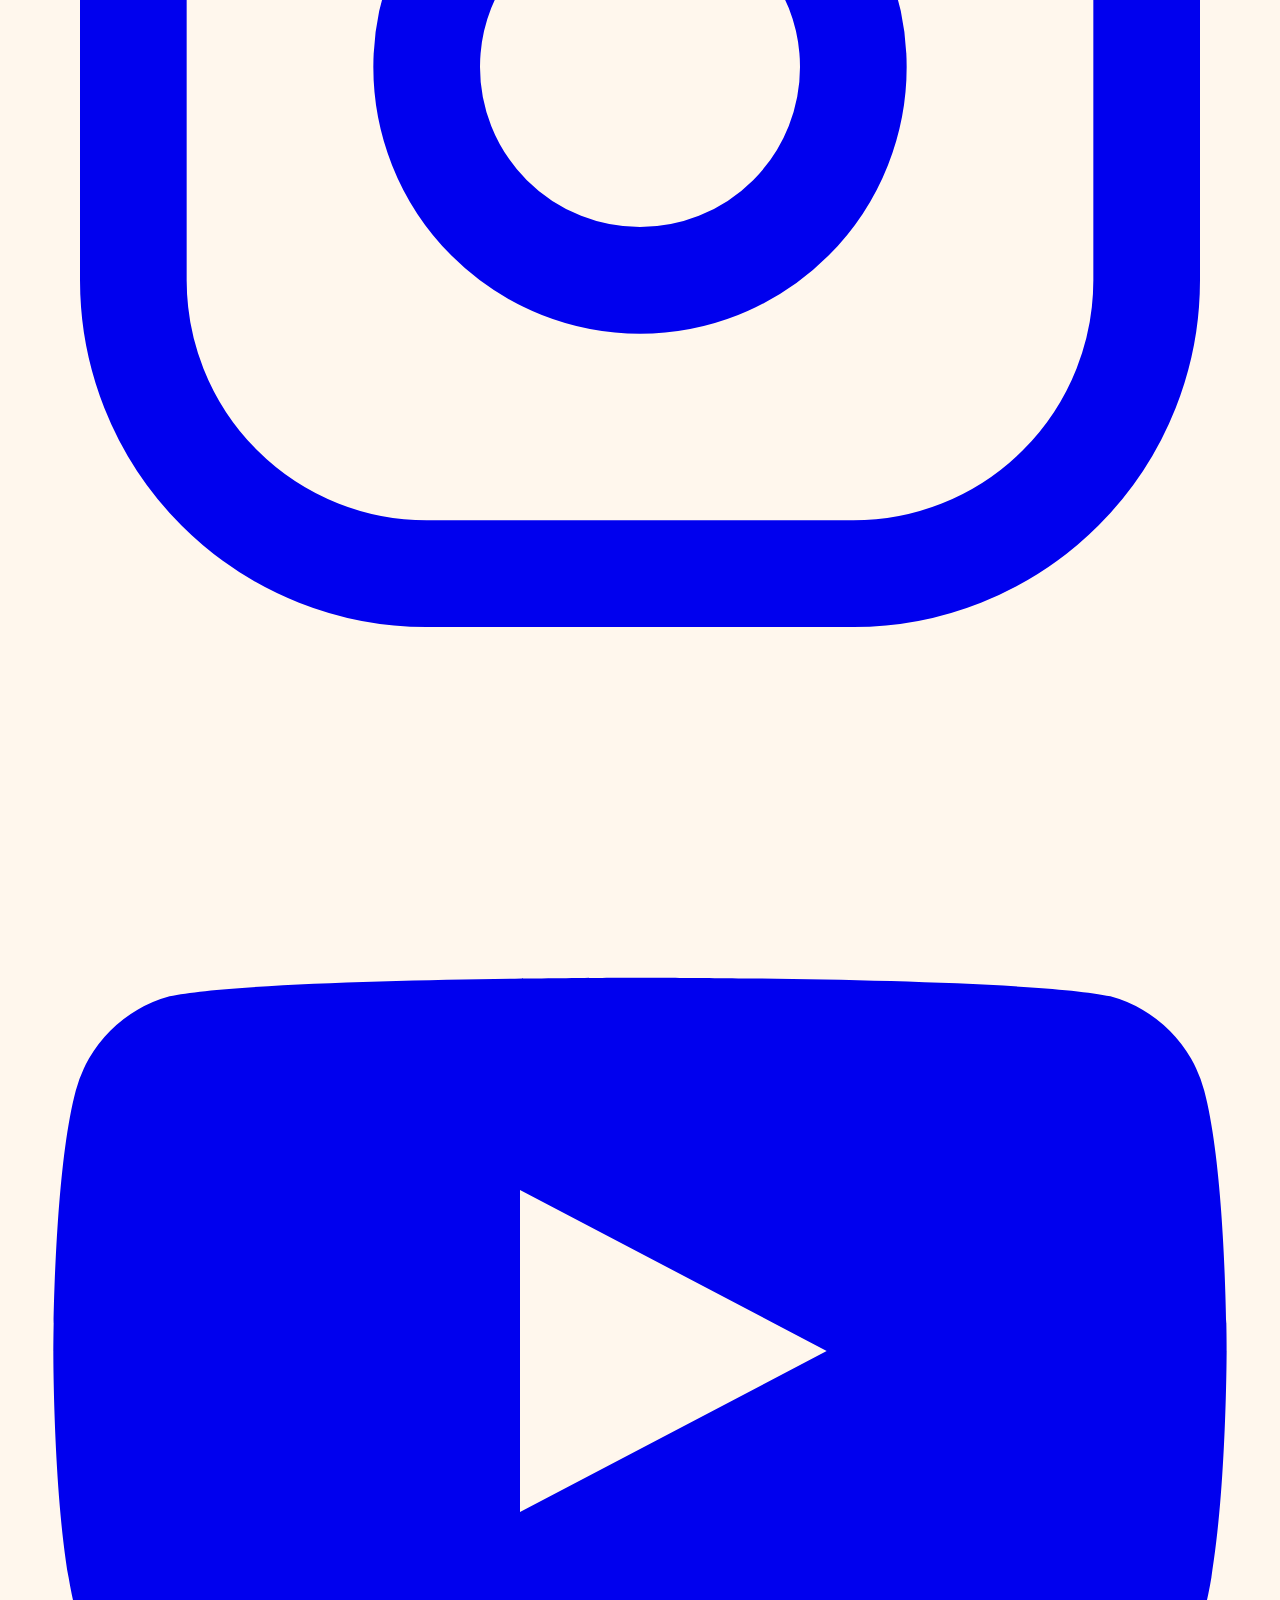
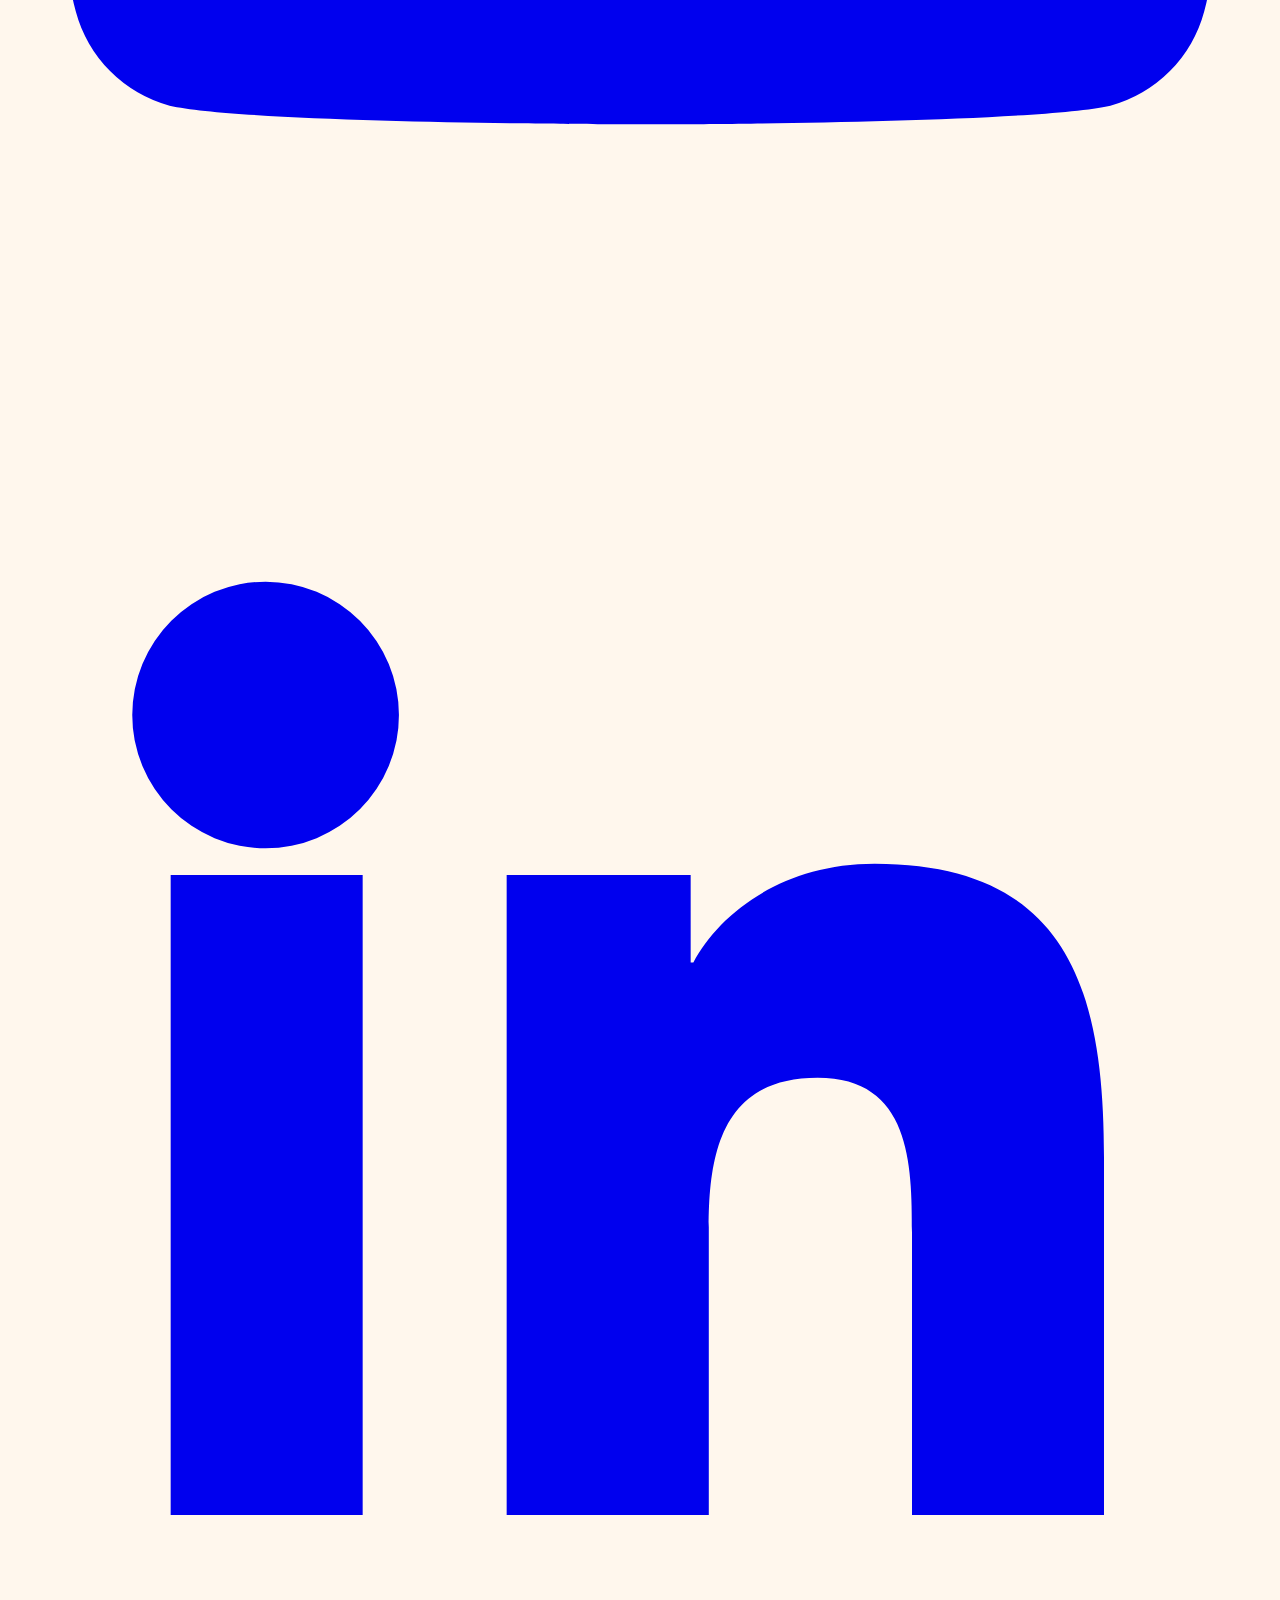
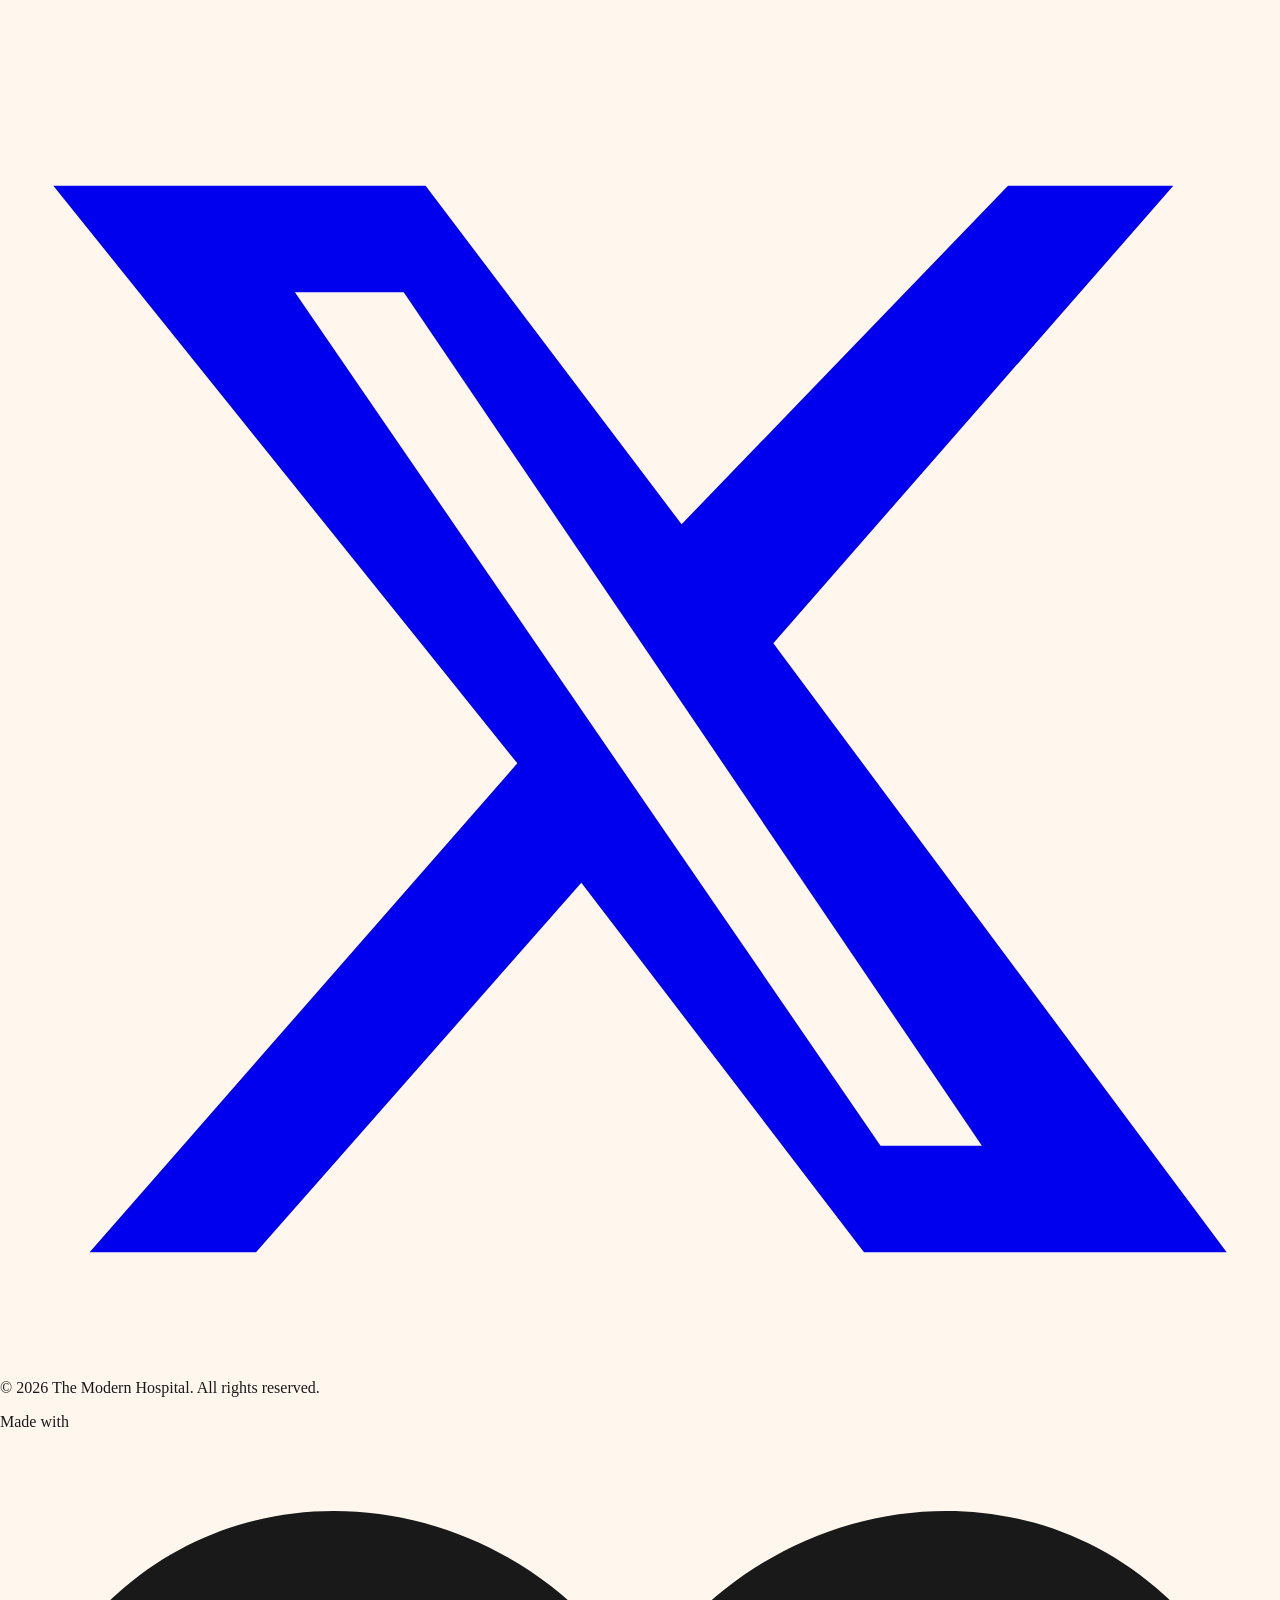
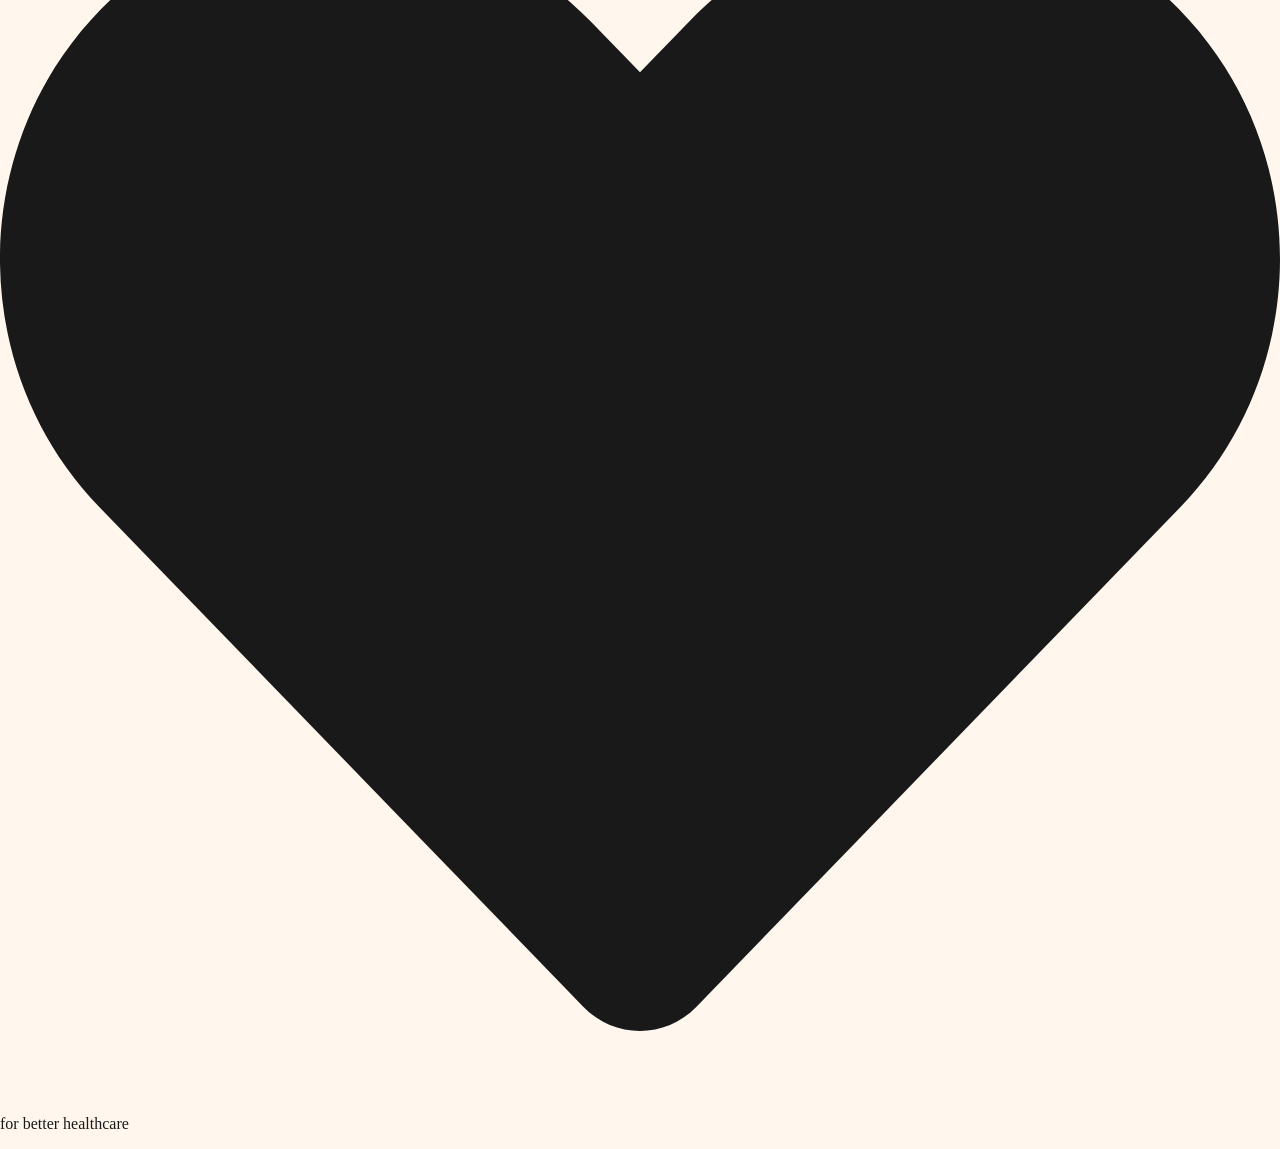
==== commit bce3cb1a: "Show the feedback form on the home page (no redirect); shorter QR links Co-Authored-By: Claude Opus " ====
--- a/index.html
+++ b/index.html
@@ -1 +1 @@
-<!DOCTYPE html><html lang="en" class="_19wr9q_variable _5XD2Xq_variable"><head><meta charSet="utf-8"/><meta name="viewport" content="width=device-width, initial-scale=1"/><link rel="preload" href="/tmh-feedback/_next/static/media/7431e9586bb7ba3a-s.p.0h6p0wdoh4sq2.woff2" as="font" crossorigin="" type="font/woff2"/><link rel="preload" href="/tmh-feedback/_next/static/media/e8f2fbee2754df70-s.p.1dqa_6e_ad4sj.woff2" as="font" crossorigin="" type="font/woff2"/><link rel="preload" as="image" href="/tmh-feedback/brand/header-wordmark-stacked.webp"/><link rel="stylesheet" href="/tmh-feedback/_next/static/chunks/3v3lb-p3qmn13.css" data-precedence="next"/><link rel="preload" as="script" fetchPriority="low" href="/tmh-feedback/_next/static/chunks/1ckvzn7sfprko.js"/><script src="/tmh-feedback/_next/static/chunks/2rq17bbyxsfng.js" async=""></script><script src="/tmh-feedback/_next/static/chunks/0s7mvllxht1mo.js" async=""></script><script src="/tmh-feedback/_next/static/chunks/0647nm1ko80tg.js" async=""></script><script src="/tmh-feedback/_next/static/chunks/turbopack-22nt19ue7l_w1.js" async=""></script><script src="/tmh-feedback/_next/static/chunks/0umf92h1sb77c.js" async=""></script><script src="/tmh-feedback/_next/static/chunks/0lndiryzd8ro6.js" async=""></script><title>Patient &amp; Visitor Feedback | The Modern Hospital</title><meta name="next-size-adjust" content=""/><meta http-equiv="refresh" content="0; url=/tmh-feedback/feedback/"/><script src="/tmh-feedback/_next/static/chunks/0cz1d0mv5g_q7.js" noModule=""></script></head><body style="margin:0;min-height:100vh;display:flex;flex-direction:column;background:#fff7ed;color:#191919;font-family:var(--font-montserrat), Arial, Helvetica, sans-serif"><div hidden=""><!--$--><!--/$--></div><header class="sJaGyq_header "><div class="sJaGyq_headerCard"><a href="https://themodernhospital.com/" class="sJaGyq_logoLink"><img alt="The Modern Hospital — Health &amp; Education Network" width="1007" height="537" decoding="async" data-nimg="1" class="sJaGyq_logo" style="color:transparent" src="/tmh-feedback/brand/header-wordmark-stacked.webp"/></a><div class="sJaGyq_headerMain"><div class="sJaGyq_topRow"><a href="https://themodernhospital.com/emergency/" class="sJaGyq_emergency"><svg viewBox="0 0 24 24" class="sJaGyq_icon16" aria-hidden="true" fill="none" stroke="currentColor" stroke-width="2" stroke-linecap="round" stroke-linejoin="round"><path d="M22 16.92v3a2 2 0 0 1-2.18 2 19.79 19.79 0 0 1-8.63-3.07 19.5 19.5 0 0 1-6-6 19.79 19.79 0 0 1-3.07-8.67A2 2 0 0 1 4.11 2h3a2 2 0 0 1 2 1.72 12.84 12.84 0 0 0 .7 2.81 2 2 0 0 1-.45 2.11L8.09 9.91a16 16 0 0 0 6 6l1.27-1.27a2 2 0 0 1 2.11-.45 12.84 12.84 0 0 0 2.81.7A2 2 0 0 1 22 16.92z"></path></svg>Emergency<!-- --> <bdi class="sJaGyq_bold">111-864-864</bdi><span class="sJaGyq_emergencyNote">· 24/7</span></a><div class="sJaGyq_langPill" role="group" aria-label="Language"><button type="button" lang="en" aria-pressed="true" class="sJaGyq_langActive">ENG</button><button type="button" lang="ur" aria-pressed="false" class="">اردو</button></div></div><nav class="sJaGyq_navRow" aria-label="Main"><button type="button" class="sJaGyq_iconButton" aria-label="Open menu"><svg viewBox="0 0 24 24" class="sJaGyq_icon22" aria-hidden="true" fill="none" stroke="currentColor" stroke-width="2" stroke-linecap="round" stroke-linejoin="round"><path d="M4 6h16M4 12h16M4 18h16"></path></svg></button><a href="https://themodernhospital.com/our-doctors/" class="sJaGyq_navLink">Find a Doctor</a><div class="sJaGyq_dropdown"><button type="button" class="sJaGyq_navLink" aria-haspopup="true">Care<!-- --> <svg viewBox="0 0 24 24" class="sJaGyq_icon14" aria-hidden="true" fill="none" stroke="currentColor" stroke-width="2" stroke-linecap="round" stroke-linejoin="round"><path d="m6 9 6 6 6-6"></path></svg></button><div class="sJaGyq_dropdownPanel"><div class="sJaGyq_dropdownCard"><a href="https://themodernhospital.com/departments/" class="sJaGyq_dropdownLink">Departments</a><a href="https://themodernhospital.com/services/" class="sJaGyq_dropdownLink">Services</a><a href="https://themodernhospital.com/emergency/" class="sJaGyq_dropdownLink">Emergency (ER)</a></div></div></div><div class="sJaGyq_dropdown"><a href="https://themodernhospital.com/lab-diagnostics/" class="sJaGyq_navLink">Lab &amp; Diagnostics<!-- --> <svg viewBox="0 0 24 24" class="sJaGyq_icon14" aria-hidden="true" fill="none" stroke="currentColor" stroke-width="2" stroke-linecap="round" stroke-linejoin="round"><path d="m6 9 6 6 6-6"></path></svg></a><div class="sJaGyq_dropdownPanel"><div class="sJaGyq_dropdownCard"><a href="https://themodernhospital.com/lab-diagnostics/" class="sJaGyq_dropdownLink">Tests</a><a href="https://themodernhospital.com/packages/" class="sJaGyq_dropdownLink">Health Packages</a></div></div></div><div class="sJaGyq_dropdown"><button type="button" class="sJaGyq_navLink" aria-haspopup="true">For Patients<!-- --> <svg viewBox="0 0 24 24" class="sJaGyq_icon14" aria-hidden="true" fill="none" stroke="currentColor" stroke-width="2" stroke-linecap="round" stroke-linejoin="round"><path d="m6 9 6 6 6-6"></path></svg></button><div class="sJaGyq_dropdownPanel"><div class="sJaGyq_dropdownCard"><a href="https://themodernhospital.com/patients-and-visitors/" class="sJaGyq_dropdownLink">Patients &amp; Visitors</a><a href="https://themodernhospital.com/blog/" class="sJaGyq_dropdownLink">Blog</a><a href="https://themodernhospital.com/contact/" class="sJaGyq_dropdownLink">Contact Us</a><a href="/tmh-feedback/feedback/" class="sJaGyq_dropdownLink">Give Feedback</a></div></div></div><div class="sJaGyq_dropdown"><button type="button" class="sJaGyq_navLink" aria-haspopup="true">The Hospital<!-- --> <svg viewBox="0 0 24 24" class="sJaGyq_icon14" aria-hidden="true" fill="none" stroke="currentColor" stroke-width="2" stroke-linecap="round" stroke-linejoin="round"><path d="m6 9 6 6 6-6"></path></svg></button><div class="sJaGyq_dropdownPanel"><div class="sJaGyq_dropdownCard"><a href="https://themodernhospital.com/about/" class="sJaGyq_dropdownLink">About Us</a><a href="https://themodernhospital.com/branches/" class="sJaGyq_dropdownLink">Our Branches</a><a href="https://themodernhospital.com/nursing-college/" class="sJaGyq_dropdownLink">Nursing College</a><a href="https://themodernhospital.com/careers/" class="sJaGyq_dropdownLink">Careers</a><a href="https://themodernhospital.com/donation/" class="sJaGyq_dropdownLink">Donations</a></div></div></div></nav></div><div class="sJaGyq_ctas"><a href="https://themodernhospital.com/donation/" class="sJaGyq_donate">Donate</a><a href="https://hmis-app.quantaloomhq.tech/book-appointment" class="sJaGyq_book">Book Appointment</a></div><button type="button" class="sJaGyq_iconButton sJaGyq_mobileMenuButton" aria-label="Open menu"><svg viewBox="0 0 24 24" class="sJaGyq_icon28" aria-hidden="true" fill="none" stroke="currentColor" stroke-width="2" stroke-linecap="round" stroke-linejoin="round"><path d="M4 6h16M4 12h16M4 18h16"></path></svg></button></div></header><main style="flex:1"><p style="padding:24px;text-align:center"><a href="/tmh-feedback/feedback/">Continue to the feedback form</a></p><!--$--><!--/$--></main><footer class="sJaGyq_footer "><div class="sJaGyq_footerInner"><div class="sJaGyq_footerGrid"><div class="sJaGyq_footerBrand"><img alt="The Modern Hospital" loading="lazy" width="110" height="110" decoding="async" data-nimg="1" class="sJaGyq_footerLogo" style="color:transparent" src="/tmh-feedback/brand/tmh-logo.png"/><p class="sJaGyq_tagline">Talluq Emaan Ka</p><ul class="sJaGyq_contactList"><li><svg viewBox="0 0 24 24" class="sJaGyq_footerIcon" aria-hidden="true" fill="none" stroke="currentColor" stroke-width="2" stroke-linecap="round" stroke-linejoin="round"><path d="M21 10c0 7-9 13-9 13s-9-6-9-13a9 9 0 0 1 18 0z"></path><circle cx="12" cy="10" r="3"></circle></svg><address>Main University Rd, Block 7 Gulshan-e-Iqbal, Karachi</address></li><li><svg viewBox="0 0 24 24" class="sJaGyq_footerIcon" aria-hidden="true" fill="none" stroke="currentColor" stroke-width="2" stroke-linecap="round" stroke-linejoin="round"><path d="M22 16.92v3a2 2 0 0 1-2.18 2 19.79 19.79 0 0 1-8.63-3.07 19.5 19.5 0 0 1-6-6 19.79 19.79 0 0 1-3.07-8.67A2 2 0 0 1 4.11 2h3a2 2 0 0 1 2 1.72 12.84 12.84 0 0 0 .7 2.81 2 2 0 0 1-.45 2.11L8.09 9.91a16 16 0 0 0 6 6l1.27-1.27a2 2 0 0 1 2.11-.45 12.84 12.84 0 0 0 2.81.7A2 2 0 0 1 22 16.92z"></path></svg><a href="tel:+9221111864864"><bdi>111-864-864</bdi></a></li><li><svg viewBox="0 0 24 24" class="sJaGyq_footerIcon" aria-hidden="true" fill="none" stroke="currentColor" stroke-width="2" stroke-linecap="round" stroke-linejoin="round"><rect x="2" y="4" width="20" height="16" rx="2"></rect><path d="m2 7 10 6 10-6"></path></svg><a href="mailto:info@themodernhospital.com">info@themodernhospital.com</a></li></ul><a href="https://themodernhospital.com/contact/" class="sJaGyq_getInTouch">Get in Touch</a></div><div class="sJaGyq_footerCol"><h3 class="sJaGyq_footerHeading"><button type="button" class="sJaGyq_footerToggle" aria-expanded="false">Care<svg viewBox="0 0 24 24" class="sJaGyq_icon18" aria-hidden="true" fill="none" stroke="currentColor" stroke-width="2" stroke-linecap="round" stroke-linejoin="round"><path d="m6 9 6 6 6-6"></path></svg></button><span class="sJaGyq_footerHeadingText">Care</span></h3><ul class="sJaGyq_footerLinks "><li><a href="https://themodernhospital.com/departments/">Departments</a></li><li><a href="https://themodernhospital.com/services/">Services &amp; procedures</a></li><li><a href="https://themodernhospital.com/our-doctors/">Find a doctor</a></li><li><a href="https://themodernhospital.com/emergency/">Emergency</a></li></ul></div><div class="sJaGyq_footerCol"><h3 class="sJaGyq_footerHeading"><button type="button" class="sJaGyq_footerToggle" aria-expanded="false">The hospital<svg viewBox="0 0 24 24" class="sJaGyq_icon18" aria-hidden="true" fill="none" stroke="currentColor" stroke-width="2" stroke-linecap="round" stroke-linejoin="round"><path d="m6 9 6 6 6-6"></path></svg></button><span class="sJaGyq_footerHeadingText">The hospital</span></h3><ul class="sJaGyq_footerLinks "><li><a href="https://themodernhospital.com/about/">About us</a></li><li><a href="https://themodernhospital.com/branches/">Our branches</a></li><li><a href="https://themodernhospital.com/nursing-college/">Nursing college</a></li><li><a href="https://themodernhospital.com/careers/">Careers</a></li><li><a href="https://themodernhospital.com/donation/">Donations</a></li></ul></div><div class="sJaGyq_footerCol"><h3 class="sJaGyq_footerHeading"><button type="button" class="sJaGyq_footerToggle" aria-expanded="false">For patients<svg viewBox="0 0 24 24" class="sJaGyq_icon18" aria-hidden="true" fill="none" stroke="currentColor" stroke-width="2" stroke-linecap="round" stroke-linejoin="round"><path d="m6 9 6 6 6-6"></path></svg></button><span class="sJaGyq_footerHeadingText">For patients</span></h3><ul class="sJaGyq_footerLinks "><li><a href="https://themodernhospital.com/patients-and-visitors/">Patients &amp; visitors</a></li><li><a href="https://themodernhospital.com/blog/">Blog</a></li><li><a href="https://themodernhospital.com/contact/">Contact us</a></li><li><a href="/tmh-feedback/feedback/">Give feedback</a></li></ul></div><div class="sJaGyq_footerCol"><h3 class="sJaGyq_footerHeading"><button type="button" class="sJaGyq_footerToggle" aria-expanded="false">Supporting Links<svg viewBox="0 0 24 24" class="sJaGyq_icon18" aria-hidden="true" fill="none" stroke="currentColor" stroke-width="2" stroke-linecap="round" stroke-linejoin="round"><path d="m6 9 6 6 6-6"></path></svg></button><span class="sJaGyq_footerHeadingText">Supporting Links</span></h3><ul class="sJaGyq_footerLinks "><li><a href="https://themodernhospital.com/privacy-policy/">Privacy Policy</a></li><li><a href="https://themodernhospital.com/terms-and-conditions/">Terms &amp; Conditions</a></li><li><a href="https://themodernhospital.com/refund-policy/">Refund Policy</a></li></ul></div></div><div class="sJaGyq_socials"><a href="https://www.facebook.com/TheModernHospital" target="_blank" rel="noopener noreferrer" aria-label="facebook" class="sJaGyq_social"><svg viewBox="0 0 24 24" class="sJaGyq_icon20" aria-hidden="true" fill="currentColor"><path d="M22 12a10 10 0 1 0-11.56 9.88v-6.99H7.9V12h2.54V9.8c0-2.5 1.49-3.89 3.77-3.89 1.09 0 2.24.2 2.24.2v2.46h-1.26c-1.24 0-1.63.77-1.63 1.56V12h2.78l-.44 2.89h-2.34v6.99A10 10 0 0 0 22 12z"></path></svg></a><a href="https://www.instagram.com/themodernhospital/" target="_blank" rel="noopener noreferrer" aria-label="instagram" class="sJaGyq_social"><svg viewBox="0 0 24 24" class="sJaGyq_icon20" aria-hidden="true" fill="none" stroke="currentColor" stroke-width="2"><rect x="2.5" y="2.5" width="19" height="19" rx="5.5"></rect><circle cx="12" cy="12" r="4"></circle><circle cx="17.5" cy="6.5" r="1.2" fill="currentColor" stroke="none"></circle></svg></a><a href="https://www.youtube.com/channel/UCTSf6qoLQeRrRxkLj2Vj8uA" target="_blank" rel="noopener noreferrer" aria-label="youtube" class="sJaGyq_social"><svg viewBox="0 0 24 24" class="sJaGyq_icon20" aria-hidden="true" fill="currentColor"><path d="M23 12s0-3.3-.42-4.88a2.5 2.5 0 0 0-1.76-1.77C19.24 5 12 5 12 5s-7.24 0-8.82.35A2.5 2.5 0 0 0 1.42 7.12C1 8.7 1 12 1 12s0 3.3.42 4.88a2.5 2.5 0 0 0 1.76 1.77C4.76 19 12 19 12 19s7.24 0 8.82-.35a2.5 2.5 0 0 0 1.76-1.77C23 15.3 23 12 23 12zM9.75 15.02V8.98L15.5 12l-5.75 3.02z"></path></svg></a><a href="https://www.linkedin.com/company/themodernhospital/" target="_blank" rel="noopener noreferrer" aria-label="linkedin" class="sJaGyq_social"><svg viewBox="0 0 24 24" class="sJaGyq_icon20" aria-hidden="true" fill="currentColor"><path d="M4.98 3.5a2.5 2.5 0 1 1 0 5 2.5 2.5 0 0 1 0-5zM3.2 9h3.6v12H3.2zM9.5 9h3.45v1.64h.05c.48-.9 1.65-1.85 3.4-1.85 3.64 0 4.3 2.4 4.3 5.5V21h-3.6v-5.3c0-1.27-.02-2.9-1.77-2.9-1.77 0-2.04 1.38-2.04 2.8V21H9.5z"></path></svg></a><a href="https://twitter.com/TheModernHosp" target="_blank" rel="noopener noreferrer" aria-label="x" class="sJaGyq_social"><svg viewBox="0 0 24 24" class="sJaGyq_icon20" aria-hidden="true" fill="currentColor"><path d="M18.9 2H22l-7.5 8.58L23 22h-6.8l-5.3-6.93L4.8 22H1.68l8.02-9.17L1 2h6.98l4.8 6.35L18.9 2zm-2.39 18h1.9L7.57 4H5.53l10.98 16z"></path></svg></a></div><div class="sJaGyq_bottomBar"><p>© <!-- -->2026<!-- --> <!-- -->The Modern Hospital. All rights reserved.</p><p class="sJaGyq_madeWith">Made with<!-- --> <svg viewBox="0 0 512 512" class="sJaGyq_heart" aria-hidden="true" fill="currentColor"><path d="M462.3 62.6C407.5 15.9 326 24.3 275.7 76.2L256 96.5l-19.7-20.3C186.1 24.3 104.5 15.9 49.7 62.6c-62.8 53.6-66.1 149.8-9.9 207.9l193.5 199.8c12.5 12.9 32.8 12.9 45.3 0l193.5-199.8c56.3-58.1 53-154.3-9.8-207.9z"></path></svg> <!-- -->for better healthcare</p></div></div></footer><script id="_R_">(globalThis["TURBOPACK"] || (globalThis["TURBOPACK"] = [])).push({"otherChunks":["static/chunks/1ckvzn7sfprko.js","static/chunks/2rq17bbyxsfng.js","static/chunks/0s7mvllxht1mo.js","static/chunks/0647nm1ko80tg.js"],"runtimeModuleIds":[94553]});</script><script src="/tmh-feedback/_next/static/chunks/1ckvzn7sfprko.js" async=""></script><script>(self.__next_f=self.__next_f||[]).push([0])</script><script>self.__next_f.push([1,"1:\"$Sreact.fragment\"\n2:\"/tmh-feedback/_next/static/chunks/0umf92h1sb77c.js\"\n3:\"/tmh-feedback/_next/static/chunks/0lndiryzd8ro6.js\"\n4:\"PageLangProvider\"\n5:I[98033,[\"$2\",\"$3\"],\"$4\"]\n6:I[25143,[\"$2\",\"$3\"],\"default\"]\n7:I[39756,[\"$2\",\"$3\"],\"default\"]\n8:I[37457,[\"$2\",\"$3\"],\"default\"]\n9:I[20158,[\"$2\",\"$3\"],\"default\"]\nb:I[97367,[\"$2\",\"$3\"],\"OutletBoundary\"]\nc:\"$Sreact.suspense\"\ne:\"ViewportBoundary\"\nf:I[97367,[\"$2\",\"$3\"],\"$e\"]\n11:\"MetadataBoundary\"\n12:I[97367,[\"$2\",\"$3\"],\"$11\"]\n14:I[68027,[\"$2\",\"$3\"],\"default\",1]\n:HL[\"/tmh-feedback/_next/static/chunks/3v3lb-p3qmn13.css\",\"style\"]\n:HL[\"/tmh-feedback/_next/static/media/7431e9586bb7ba3a-s.p.0h6p0wdoh4sq2.woff2\",\"font\",{\"crossOrigin\":\"\",\"type\":\"font/woff2\"}]\n:HL[\"/tmh-feedback/_next/static/media/e8f2fbee2754df70-s.p.1dqa_6e_ad4sj.woff2\",\"font\",{\"crossOrigin\":\"\",\"type\":\"font/woff2\"}]\na:[[\"children\",{\"s\":\"__PAGE__\",\"h\":512,\"d\":{\"r\":[\"$\",\"$1\",\"c\",{\"children\":[[[\"$\",\"meta\",null,{\"httpEquiv\":\"refresh\",\"content\":\"0; url=/tmh-feedback/feedback/\"}],[\"$\",\"p\",null,{\"style\":{\"padding\":24,\"textAlign\":\"center\"},\"children\":[\"$\",\"a\",null,{\"href\":\"/tmh-feedback/feedback/\",\"children\":\"Continue to the feedback form\"}]}]],null,[\"$\",\"$Lb\",null,{\"children\":[\"$\",\"$c\",null,{\"name\":\"Next.MetadataOutlet\",\"children\":\"$@d\"}]}]]}],\"p\":false,\"v\":null}}]]\n0:{\"P\":null,\"c\":[\"\",\"\"],\"q\":\"\",\"i\":false,\"t\":{\"t\":{\"s\":\"\",\"h\":528,\"d\":{\"r\":[\"$\",\"$1\",\"c\",{\"children\":[[[\"$\",\"link\",\"0\",{\"rel\":\"stylesheet\",\"href\":\"/tmh-feedback/_next/static/chunks/3v3lb-p3qmn13.css\",\"precedence\":\"next\",\"crossOrigin\":\"$undefined\",\"nonce\":\"$undefined\"}],[\"$\",\"script\",\"script-0\",{\"src\":\"/tmh-feedback/_next/static/chunks/0umf92h1sb77c.js\",\"async\":true,\"nonce\":\"$undefined\"}],[\"$\",\"script\",\"script-1\",{\"src\":\"/tmh-feedback/_next/static/chunks/0lndiryzd8ro6.js\",\"async\":true,\"nonce\":\"$undefined\"}]],[\"$\",\"html\",null,{\"lang\":\"en\",\"className\":\"_19wr9q_variable _5XD2Xq_variable\",\"children\":[\"$\",\"body\",null,{\"style\":{\"margin\":0,\"minHeight\":\"100vh\",\"display\":\"flex\",\"flexDirection\":\"column\",\"background\":\"#fff7ed\",\"color\":\"#191919\",\"fontFamily\":\"var(--font-montserrat), Arial, Helvetica, sans-serif\"},\"children\":[\"$\",\"$L5\",null,{\"children\":[[\"$\",\"$L6\",null,{}],[\"$\",\"main\",null,{\"style\":{\"flex\":1},\"children\":[\"$\",\"$L7\",null,{\"parallelRouterKey\":\"children\",\"error\":\"$undefined\",\"errorStyles\":\"$undefined\",\"errorScripts\":\"$undefined\",\"template\":[\"$\",\"$L8\",null,{}],\"templateStyles\":\"$undefined\",\"templateScripts\":\"$undefined\",\"notFound\":[[[\"$\",\"title\",null,{\"children\":\"404: This page could not be found.\"}],[\"$\",\"div\",null,{\"style\":{\"fontFamily\":\"system-ui,\\\"Segoe UI\\\",Roboto,Helvetica,Arial,sans-serif,\\\"Apple Color Emoji\\\",\\\"Segoe UI Emoji\\\"\",\"height\":\"100vh\",\"textAlign\":\"center\",\"display\":\"flex\",\"flexDirection\":\"column\",\"alignItems\":\"center\",\"justifyContent\":\"center\"},\"children\":[\"$\",\"div\",null,{\"children\":[[\"$\",\"style\",null,{\"dangerouslySetInnerHTML\":{\"__html\":\"body{color:#000;background:#fff;margin:0}.next-error-h1{border-right:1px solid rgba(0,0,0,.3)}@media (prefers-color-scheme:dark){body{color:#fff;background:#000}.next-error-h1{border-right:1px solid rgba(255,255,255,.3)}}\"}}],[\"$\",\"h1\",null,{\"className\":\"next-error-h1\",\"style\":{\"display\":\"inline-block\",\"margin\":\"0 20px 0 0\",\"padding\":\"0 23px 0 0\",\"fontSize\":24,\"fontWeight\":500,\"verticalAlign\":\"top\",\"lineHeight\":\"49px\"},\"children\":404}],[\"$\",\"div\",null,{\"style\":{\"display\":\"inline-block\"},\"children\":[\"$\",\"h2\",null,{\"style\":{\"fontSize\":14,\"fontWeight\":400,\"lineHeight\":\"49px\",\"margin\":0},\"children\":\"This page could not be found.\"}]}]]}]}]],[]],\"forbidden\":\"$undefined\",\"unauthorized\":\"$undefined\"}]}],[\"$\",\"$L9\",null,{}]]}]}]}]]}],\"p\":false,\"v\":null},\"c\":\"$Qa\"},\"h\":{\"r\":[\"$\",\"$1\",\"h\",{\"children\":[null,[\"$\",\"$Lf\",null,{\"children\":\"$L10\"}],[\"$\",\"$L12\",null,{\"children\":[[\"$\",\"div\",null,{\"hidden\":true,\"children\":[\"$\",\"$c\",null,{\"name\":\"Next.Metadata\",\"children\":\"$L13\"}]}],null]}],[\"$\",\"meta\",null,{\"name\":\"next-size-adjust\",\"content\":\"\"}]]}],\"p\":false,\"v\":null}},\"m\":\"$undefined\",\"G\":[\"$14\",[[\"$\",\"link\",\"0\",{\"rel\":\"stylesheet\",\"href\":\"/tmh-feedback/_next/static/chunks/3v3lb-p3qmn13.css\",\"precedence\":\"next\",\"crossOrigin\":\"$undefined\",\"nonce\":\"$undefined\"}]]],\"S\":true,\"r\":\"$undefined\",\"s\":\"$undefined\",\"a\":\"$undefined\",\"l\":\"$undefined\",\"p\":\"$undefined\",\"d\":\"$undefined\",\"b\":\"8JxjJjoLoevgEf6z61zsv\"}\n10:[[\"$\",\"meta\",\"0\",{\"charSet\":\"utf-8\"}],[\"$\",\"meta\",\"1\",{\"name\":\"viewport\",\"content\":\"width=device-width, initial-scale=1\"}]]\nd:null\n13:[[\"$\",\"title\",\"0\",{\"children\":\"Patient \u0026 Visitor Feedback | The Modern Hospital\"}]]\n"])</script></body></html>+<!DOCTYPE html><html lang="en" class="_19wr9q_variable _5XD2Xq_variable"><head><meta charSet="utf-8"/><meta name="viewport" content="width=device-width, initial-scale=1"/><link rel="preload" href="/tmh-feedback/_next/static/media/7431e9586bb7ba3a-s.p.0h6p0wdoh4sq2.woff2" as="font" crossorigin="" type="font/woff2"/><link rel="preload" href="/tmh-feedback/_next/static/media/e8f2fbee2754df70-s.p.1dqa_6e_ad4sj.woff2" as="font" crossorigin="" type="font/woff2"/><link rel="preload" as="image" href="/tmh-feedback/brand/header-wordmark-stacked.webp"/><link rel="stylesheet" href="/tmh-feedback/_next/static/chunks/3v3lb-p3qmn13.css" data-precedence="next"/><link rel="stylesheet" href="/tmh-feedback/_next/static/chunks/0-z6jf25otwz0.css" data-precedence="next"/><link rel="preload" as="script" fetchPriority="low" href="/tmh-feedback/_next/static/chunks/1ckvzn7sfprko.js"/><script src="/tmh-feedback/_next/static/chunks/2rq17bbyxsfng.js" async=""></script><script src="/tmh-feedback/_next/static/chunks/0s7mvllxht1mo.js" async=""></script><script src="/tmh-feedback/_next/static/chunks/0647nm1ko80tg.js" async=""></script><script src="/tmh-feedback/_next/static/chunks/turbopack-22nt19ue7l_w1.js" async=""></script><script src="/tmh-feedback/_next/static/chunks/0umf92h1sb77c.js" async=""></script><script src="/tmh-feedback/_next/static/chunks/0st_eay1ao0yb.js" async=""></script><script src="/tmh-feedback/_next/static/chunks/435r-cm2knel7.js" async=""></script><title>Patient &amp; Visitor Feedback | The Modern Hospital</title><meta name="description" content="Tell us about your experience at The Modern Hospital. Takes less than a minute."/><meta name="next-size-adjust" content=""/><script src="/tmh-feedback/_next/static/chunks/0cz1d0mv5g_q7.js" noModule=""></script></head><body style="margin:0;min-height:100vh;display:flex;flex-direction:column;background:#fff7ed;color:#191919;font-family:var(--font-montserrat), Arial, Helvetica, sans-serif"><div hidden=""><!--$--><!--/$--></div><header class="sJaGyq_header "><div class="sJaGyq_headerCard"><a href="https://themodernhospital.com/" class="sJaGyq_logoLink"><img alt="The Modern Hospital — Health &amp; Education Network" width="1007" height="537" decoding="async" data-nimg="1" class="sJaGyq_logo" style="color:transparent" src="/tmh-feedback/brand/header-wordmark-stacked.webp"/></a><div class="sJaGyq_headerMain"><div class="sJaGyq_topRow"><a href="https://themodernhospital.com/emergency/" class="sJaGyq_emergency"><svg viewBox="0 0 24 24" class="sJaGyq_icon16" aria-hidden="true" fill="none" stroke="currentColor" stroke-width="2" stroke-linecap="round" stroke-linejoin="round"><path d="M22 16.92v3a2 2 0 0 1-2.18 2 19.79 19.79 0 0 1-8.63-3.07 19.5 19.5 0 0 1-6-6 19.79 19.79 0 0 1-3.07-8.67A2 2 0 0 1 4.11 2h3a2 2 0 0 1 2 1.72 12.84 12.84 0 0 0 .7 2.81 2 2 0 0 1-.45 2.11L8.09 9.91a16 16 0 0 0 6 6l1.27-1.27a2 2 0 0 1 2.11-.45 12.84 12.84 0 0 0 2.81.7A2 2 0 0 1 22 16.92z"></path></svg>Emergency<!-- --> <bdi class="sJaGyq_bold">111-864-864</bdi><span class="sJaGyq_emergencyNote">· 24/7</span></a><div class="sJaGyq_langPill" role="group" aria-label="Language"><button type="button" lang="en" aria-pressed="true" class="sJaGyq_langActive">ENG</button><button type="button" lang="ur" aria-pressed="false" class="">اردو</button></div></div><nav class="sJaGyq_navRow" aria-label="Main"><button type="button" class="sJaGyq_iconButton" aria-label="Open menu"><svg viewBox="0 0 24 24" class="sJaGyq_icon22" aria-hidden="true" fill="none" stroke="currentColor" stroke-width="2" stroke-linecap="round" stroke-linejoin="round"><path d="M4 6h16M4 12h16M4 18h16"></path></svg></button><a href="https://themodernhospital.com/our-doctors/" class="sJaGyq_navLink">Find a Doctor</a><div class="sJaGyq_dropdown"><button type="button" class="sJaGyq_navLink" aria-haspopup="true">Care<!-- --> <svg viewBox="0 0 24 24" class="sJaGyq_icon14" aria-hidden="true" fill="none" stroke="currentColor" stroke-width="2" stroke-linecap="round" stroke-linejoin="round"><path d="m6 9 6 6 6-6"></path></svg></button><div class="sJaGyq_dropdownPanel"><div class="sJaGyq_dropdownCard"><a href="https://themodernhospital.com/departments/" class="sJaGyq_dropdownLink">Departments</a><a href="https://themodernhospital.com/services/" class="sJaGyq_dropdownLink">Services</a><a href="https://themodernhospital.com/emergency/" class="sJaGyq_dropdownLink">Emergency (ER)</a></div></div></div><div class="sJaGyq_dropdown"><a href="https://themodernhospital.com/lab-diagnostics/" class="sJaGyq_navLink">Lab &amp; Diagnostics<!-- --> <svg viewBox="0 0 24 24" class="sJaGyq_icon14" aria-hidden="true" fill="none" stroke="currentColor" stroke-width="2" stroke-linecap="round" stroke-linejoin="round"><path d="m6 9 6 6 6-6"></path></svg></a><div class="sJaGyq_dropdownPanel"><div class="sJaGyq_dropdownCard"><a href="https://themodernhospital.com/lab-diagnostics/" class="sJaGyq_dropdownLink">Tests</a><a href="https://themodernhospital.com/packages/" class="sJaGyq_dropdownLink">Health Packages</a></div></div></div><div class="sJaGyq_dropdown"><button type="button" class="sJaGyq_navLink" aria-haspopup="true">For Patients<!-- --> <svg viewBox="0 0 24 24" class="sJaGyq_icon14" aria-hidden="true" fill="none" stroke="currentColor" stroke-width="2" stroke-linecap="round" stroke-linejoin="round"><path d="m6 9 6 6 6-6"></path></svg></button><div class="sJaGyq_dropdownPanel"><div class="sJaGyq_dropdownCard"><a href="https://themodernhospital.com/patients-and-visitors/" class="sJaGyq_dropdownLink">Patients &amp; Visitors</a><a href="https://themodernhospital.com/blog/" class="sJaGyq_dropdownLink">Blog</a><a href="https://themodernhospital.com/contact/" class="sJaGyq_dropdownLink">Contact Us</a><a href="/tmh-feedback/" class="sJaGyq_dropdownLink">Give Feedback</a></div></div></div><div class="sJaGyq_dropdown"><button type="button" class="sJaGyq_navLink" aria-haspopup="true">The Hospital<!-- --> <svg viewBox="0 0 24 24" class="sJaGyq_icon14" aria-hidden="true" fill="none" stroke="currentColor" stroke-width="2" stroke-linecap="round" stroke-linejoin="round"><path d="m6 9 6 6 6-6"></path></svg></button><div class="sJaGyq_dropdownPanel"><div class="sJaGyq_dropdownCard"><a href="https://themodernhospital.com/about/" class="sJaGyq_dropdownLink">About Us</a><a href="https://themodernhospital.com/branches/" class="sJaGyq_dropdownLink">Our Branches</a><a href="https://themodernhospital.com/nursing-college/" class="sJaGyq_dropdownLink">Nursing College</a><a href="https://themodernhospital.com/careers/" class="sJaGyq_dropdownLink">Careers</a><a href="https://themodernhospital.com/donation/" class="sJaGyq_dropdownLink">Donations</a></div></div></div></nav></div><div class="sJaGyq_ctas"><a href="https://themodernhospital.com/donation/" class="sJaGyq_donate">Donate</a><a href="https://hmis-app.quantaloomhq.tech/book-appointment" class="sJaGyq_book">Book Appointment</a></div><button type="button" class="sJaGyq_iconButton sJaGyq_mobileMenuButton" aria-label="Open menu"><svg viewBox="0 0 24 24" class="sJaGyq_icon28" aria-hidden="true" fill="none" stroke="currentColor" stroke-width="2" stroke-linecap="round" stroke-linejoin="round"><path d="M4 6h16M4 12h16M4 18h16"></path></svg></button></div></header><main style="flex:1"><!--$!--><template data-dgst=""></template><!--/$--><!--$--><!--/$--></main><footer class="sJaGyq_footer "><div class="sJaGyq_footerInner"><div class="sJaGyq_footerGrid"><div class="sJaGyq_footerBrand"><img alt="The Modern Hospital" loading="lazy" width="110" height="110" decoding="async" data-nimg="1" class="sJaGyq_footerLogo" style="color:transparent" src="/tmh-feedback/brand/tmh-logo.png"/><p class="sJaGyq_tagline">Talluq Emaan Ka</p><ul class="sJaGyq_contactList"><li><svg viewBox="0 0 24 24" class="sJaGyq_footerIcon" aria-hidden="true" fill="none" stroke="currentColor" stroke-width="2" stroke-linecap="round" stroke-linejoin="round"><path d="M21 10c0 7-9 13-9 13s-9-6-9-13a9 9 0 0 1 18 0z"></path><circle cx="12" cy="10" r="3"></circle></svg><address>Main University Rd, Block 7 Gulshan-e-Iqbal, Karachi</address></li><li><svg viewBox="0 0 24 24" class="sJaGyq_footerIcon" aria-hidden="true" fill="none" stroke="currentColor" stroke-width="2" stroke-linecap="round" stroke-linejoin="round"><path d="M22 16.92v3a2 2 0 0 1-2.18 2 19.79 19.79 0 0 1-8.63-3.07 19.5 19.5 0 0 1-6-6 19.79 19.79 0 0 1-3.07-8.67A2 2 0 0 1 4.11 2h3a2 2 0 0 1 2 1.72 12.84 12.84 0 0 0 .7 2.81 2 2 0 0 1-.45 2.11L8.09 9.91a16 16 0 0 0 6 6l1.27-1.27a2 2 0 0 1 2.11-.45 12.84 12.84 0 0 0 2.81.7A2 2 0 0 1 22 16.92z"></path></svg><a href="tel:+9221111864864"><bdi>111-864-864</bdi></a></li><li><svg viewBox="0 0 24 24" class="sJaGyq_footerIcon" aria-hidden="true" fill="none" stroke="currentColor" stroke-width="2" stroke-linecap="round" stroke-linejoin="round"><rect x="2" y="4" width="20" height="16" rx="2"></rect><path d="m2 7 10 6 10-6"></path></svg><a href="mailto:info@themodernhospital.com">info@themodernhospital.com</a></li></ul><a href="https://themodernhospital.com/contact/" class="sJaGyq_getInTouch">Get in Touch</a></div><div class="sJaGyq_footerCol"><h3 class="sJaGyq_footerHeading"><button type="button" class="sJaGyq_footerToggle" aria-expanded="false">Care<svg viewBox="0 0 24 24" class="sJaGyq_icon18" aria-hidden="true" fill="none" stroke="currentColor" stroke-width="2" stroke-linecap="round" stroke-linejoin="round"><path d="m6 9 6 6 6-6"></path></svg></button><span class="sJaGyq_footerHeadingText">Care</span></h3><ul class="sJaGyq_footerLinks "><li><a href="https://themodernhospital.com/departments/">Departments</a></li><li><a href="https://themodernhospital.com/services/">Services &amp; procedures</a></li><li><a href="https://themodernhospital.com/our-doctors/">Find a doctor</a></li><li><a href="https://themodernhospital.com/emergency/">Emergency</a></li></ul></div><div class="sJaGyq_footerCol"><h3 class="sJaGyq_footerHeading"><button type="button" class="sJaGyq_footerToggle" aria-expanded="false">The hospital<svg viewBox="0 0 24 24" class="sJaGyq_icon18" aria-hidden="true" fill="none" stroke="currentColor" stroke-width="2" stroke-linecap="round" stroke-linejoin="round"><path d="m6 9 6 6 6-6"></path></svg></button><span class="sJaGyq_footerHeadingText">The hospital</span></h3><ul class="sJaGyq_footerLinks "><li><a href="https://themodernhospital.com/about/">About us</a></li><li><a href="https://themodernhospital.com/branches/">Our branches</a></li><li><a href="https://themodernhospital.com/nursing-college/">Nursing college</a></li><li><a href="https://themodernhospital.com/careers/">Careers</a></li><li><a href="https://themodernhospital.com/donation/">Donations</a></li></ul></div><div class="sJaGyq_footerCol"><h3 class="sJaGyq_footerHeading"><button type="button" class="sJaGyq_footerToggle" aria-expanded="false">For patients<svg viewBox="0 0 24 24" class="sJaGyq_icon18" aria-hidden="true" fill="none" stroke="currentColor" stroke-width="2" stroke-linecap="round" stroke-linejoin="round"><path d="m6 9 6 6 6-6"></path></svg></button><span class="sJaGyq_footerHeadingText">For patients</span></h3><ul class="sJaGyq_footerLinks "><li><a href="https://themodernhospital.com/patients-and-visitors/">Patients &amp; visitors</a></li><li><a href="https://themodernhospital.com/blog/">Blog</a></li><li><a href="https://themodernhospital.com/contact/">Contact us</a></li><li><a href="/tmh-feedback/">Give feedback</a></li></ul></div><div class="sJaGyq_footerCol"><h3 class="sJaGyq_footerHeading"><button type="button" class="sJaGyq_footerToggle" aria-expanded="false">Supporting Links<svg viewBox="0 0 24 24" class="sJaGyq_icon18" aria-hidden="true" fill="none" stroke="currentColor" stroke-width="2" stroke-linecap="round" stroke-linejoin="round"><path d="m6 9 6 6 6-6"></path></svg></button><span class="sJaGyq_footerHeadingText">Supporting Links</span></h3><ul class="sJaGyq_footerLinks "><li><a href="https://themodernhospital.com/privacy-policy/">Privacy Policy</a></li><li><a href="https://themodernhospital.com/terms-and-conditions/">Terms &amp; Conditions</a></li><li><a href="https://themodernhospital.com/refund-policy/">Refund Policy</a></li></ul></div></div><div class="sJaGyq_socials"><a href="https://www.facebook.com/TheModernHospital" target="_blank" rel="noopener noreferrer" aria-label="facebook" class="sJaGyq_social"><svg viewBox="0 0 24 24" class="sJaGyq_icon20" aria-hidden="true" fill="currentColor"><path d="M22 12a10 10 0 1 0-11.56 9.88v-6.99H7.9V12h2.54V9.8c0-2.5 1.49-3.89 3.77-3.89 1.09 0 2.24.2 2.24.2v2.46h-1.26c-1.24 0-1.63.77-1.63 1.56V12h2.78l-.44 2.89h-2.34v6.99A10 10 0 0 0 22 12z"></path></svg></a><a href="https://www.instagram.com/themodernhospital/" target="_blank" rel="noopener noreferrer" aria-label="instagram" class="sJaGyq_social"><svg viewBox="0 0 24 24" class="sJaGyq_icon20" aria-hidden="true" fill="none" stroke="currentColor" stroke-width="2"><rect x="2.5" y="2.5" width="19" height="19" rx="5.5"></rect><circle cx="12" cy="12" r="4"></circle><circle cx="17.5" cy="6.5" r="1.2" fill="currentColor" stroke="none"></circle></svg></a><a href="https://www.youtube.com/channel/UCTSf6qoLQeRrRxkLj2Vj8uA" target="_blank" rel="noopener noreferrer" aria-label="youtube" class="sJaGyq_social"><svg viewBox="0 0 24 24" class="sJaGyq_icon20" aria-hidden="true" fill="currentColor"><path d="M23 12s0-3.3-.42-4.88a2.5 2.5 0 0 0-1.76-1.77C19.24 5 12 5 12 5s-7.24 0-8.82.35A2.5 2.5 0 0 0 1.42 7.12C1 8.7 1 12 1 12s0 3.3.42 4.88a2.5 2.5 0 0 0 1.76 1.77C4.76 19 12 19 12 19s7.24 0 8.82-.35a2.5 2.5 0 0 0 1.76-1.77C23 15.3 23 12 23 12zM9.75 15.02V8.98L15.5 12l-5.75 3.02z"></path></svg></a><a href="https://www.linkedin.com/company/themodernhospital/" target="_blank" rel="noopener noreferrer" aria-label="linkedin" class="sJaGyq_social"><svg viewBox="0 0 24 24" class="sJaGyq_icon20" aria-hidden="true" fill="currentColor"><path d="M4.98 3.5a2.5 2.5 0 1 1 0 5 2.5 2.5 0 0 1 0-5zM3.2 9h3.6v12H3.2zM9.5 9h3.45v1.64h.05c.48-.9 1.65-1.85 3.4-1.85 3.64 0 4.3 2.4 4.3 5.5V21h-3.6v-5.3c0-1.27-.02-2.9-1.77-2.9-1.77 0-2.04 1.38-2.04 2.8V21H9.5z"></path></svg></a><a href="https://twitter.com/TheModernHosp" target="_blank" rel="noopener noreferrer" aria-label="x" class="sJaGyq_social"><svg viewBox="0 0 24 24" class="sJaGyq_icon20" aria-hidden="true" fill="currentColor"><path d="M18.9 2H22l-7.5 8.58L23 22h-6.8l-5.3-6.93L4.8 22H1.68l8.02-9.17L1 2h6.98l4.8 6.35L18.9 2zm-2.39 18h1.9L7.57 4H5.53l10.98 16z"></path></svg></a></div><div class="sJaGyq_bottomBar"><p>© <!-- -->2026<!-- --> <!-- -->The Modern Hospital. All rights reserved.</p><p class="sJaGyq_madeWith">Made with<!-- --> <svg viewBox="0 0 512 512" class="sJaGyq_heart" aria-hidden="true" fill="currentColor"><path d="M462.3 62.6C407.5 15.9 326 24.3 275.7 76.2L256 96.5l-19.7-20.3C186.1 24.3 104.5 15.9 49.7 62.6c-62.8 53.6-66.1 149.8-9.9 207.9l193.5 199.8c12.5 12.9 32.8 12.9 45.3 0l193.5-199.8c56.3-58.1 53-154.3-9.8-207.9z"></path></svg> <!-- -->for better healthcare</p></div></div></footer><script id="_R_">(globalThis["TURBOPACK"] || (globalThis["TURBOPACK"] = [])).push({"otherChunks":["static/chunks/1ckvzn7sfprko.js","static/chunks/2rq17bbyxsfng.js","static/chunks/0s7mvllxht1mo.js","static/chunks/0647nm1ko80tg.js"],"runtimeModuleIds":[94553]});</script><script src="/tmh-feedback/_next/static/chunks/1ckvzn7sfprko.js" async=""></script><script>(self.__next_f=self.__next_f||[]).push([0])</script><script>self.__next_f.push([1,"1:\"$Sreact.fragment\"\n2:\"/tmh-feedback/_next/static/chunks/0umf92h1sb77c.js\"\n3:\"/tmh-feedback/_next/static/chunks/0st_eay1ao0yb.js\"\n4:\"PageLangProvider\"\n5:I[98033,[\"$2\",\"$3\"],\"$4\"]\n6:I[25143,[\"$2\",\"$3\"],\"default\"]\n7:I[39756,[\"$2\",\"$3\"],\"default\"]\n8:I[37457,[\"$2\",\"$3\"],\"default\"]\n9:I[20158,[\"$2\",\"$3\"],\"default\"]\nb:\"$Sreact.suspense\"\nc:\"/tmh-feedback/_next/static/chunks/435r-cm2knel7.js\"\nd:I[35018,[\"$2\",\"$3\",\"$c\"],\"default\"]\ne:I[97367,[\"$2\",\"$3\"],\"OutletBoundary\"]\n10:\"ViewportBoundary\"\n11:I[97367,[\"$2\",\"$3\"],\"$10\"]\n13:\"MetadataBoundary\"\n14:I[97367,[\"$2\",\"$3\"],\"$13\"]\n16:I[68027,[\"$2\",\"$3\"],\"default\",1]\n:HL[\"/tmh-feedback/_next/static/chunks/3v3lb-p3qmn13.css\",\"style\"]\n:HL[\"/tmh-feedback/_next/static/media/7431e9586bb7ba3a-s.p.0h6p0wdoh4sq2.woff2\",\"font\",{\"crossOrigin\":\"\",\"type\":\"font/woff2\"}]\n:HL[\"/tmh-feedback/_next/static/media/e8f2fbee2754df70-s.p.1dqa_6e_ad4sj.woff2\",\"font\",{\"crossOrigin\":\"\",\"type\":\"font/woff2\"}]\n:HL[\"/tmh-feedback/_next/static/chunks/0-z6jf25otwz0.css\",\"style\"]\na:[[\"children\",{\"s\":\"__PAGE__\",\"h\":512,\"d\":{\"r\":[\"$\",\"$1\",\"c\",{\"children\":[[\"$\",\"$b\",null,{\"fallback\":null,\"children\":[\"$\",\"$Ld\",null,{}]}],[[\"$\",\"link\",\"0\",{\"rel\":\"stylesheet\",\"href\":\"/tmh-feedback/_next/static/chunks/0-z6jf25otwz0.css\",\"precedence\":\"next\",\"crossOrigin\":\"$undefined\",\"nonce\":\"$undefined\"}],[\"$\",\"script\",\"script-0\",{\"src\":\"/tmh-feedback/_next/static/chunks/435r-cm2knel7.js\",\"async\":true,\"nonce\":\"$undefined\"}]],[\"$\",\"$Le\",null,{\"children\":[\"$\",\"$b\",null,{\"name\":\"Next.MetadataOutlet\",\"children\":\"$@f\"}]}]]}],\"p\":false,\"v\":null}}]]\n0:{\"P\":null,\"c\":[\"\",\"\"],\"q\":\"\",\"i\":false,\"t\":{\"t\":{\"s\":\"\",\"h\":528,\"d\":{\"r\":[\"$\",\"$1\",\"c\",{\"children\":[[[\"$\",\"link\",\"0\",{\"rel\":\"stylesheet\",\"href\":\"/tmh-feedback/_next/static/chunks/3v3lb-p3qmn13.css\",\"precedence\":\"next\",\"crossOrigin\":\"$undefined\",\"nonce\":\"$undefined\"}],[\"$\",\"script\",\"script-0\",{\"src\":\"/tmh-feedback/_next/static/chunks/0umf92h1sb77c.js\",\"async\":true,\"nonce\":\"$undefined\"}],[\"$\",\"script\",\"script-1\",{\"src\":\"/tmh-feedback/_next/static/chunks/0st_eay1ao0yb.js\",\"async\":true,\"nonce\":\"$undefined\"}]],[\"$\",\"html\",null,{\"lang\":\"en\",\"className\":\"_19wr9q_variable _5XD2Xq_variable\",\"children\":[\"$\",\"body\",null,{\"style\":{\"margin\":0,\"minHeight\":\"100vh\",\"display\":\"flex\",\"flexDirection\":\"column\",\"background\":\"#fff7ed\",\"color\":\"#191919\",\"fontFamily\":\"var(--font-montserrat), Arial, Helvetica, sans-serif\"},\"children\":[\"$\",\"$L5\",null,{\"children\":[[\"$\",\"$L6\",null,{}],[\"$\",\"main\",null,{\"style\":{\"flex\":1},\"children\":[\"$\",\"$L7\",null,{\"parallelRouterKey\":\"children\",\"error\":\"$undefined\",\"errorStyles\":\"$undefined\",\"errorScripts\":\"$undefined\",\"template\":[\"$\",\"$L8\",null,{}],\"templateStyles\":\"$undefined\",\"templateScripts\":\"$undefined\",\"notFound\":[[[\"$\",\"title\",null,{\"children\":\"404: This page could not be found.\"}],[\"$\",\"div\",null,{\"style\":{\"fontFamily\":\"system-ui,\\\"Segoe UI\\\",Roboto,Helvetica,Arial,sans-serif,\\\"Apple Color Emoji\\\",\\\"Segoe UI Emoji\\\"\",\"height\":\"100vh\",\"textAlign\":\"center\",\"display\":\"flex\",\"flexDirection\":\"column\",\"alignItems\":\"center\",\"justifyContent\":\"center\"},\"children\":[\"$\",\"div\",null,{\"children\":[[\"$\",\"style\",null,{\"dangerouslySetInnerHTML\":{\"__html\":\"body{color:#000;background:#fff;margin:0}.next-error-h1{border-right:1px solid rgba(0,0,0,.3)}@media (prefers-color-scheme:dark){body{color:#fff;background:#000}.next-error-h1{border-right:1px solid rgba(255,255,255,.3)}}\"}}],[\"$\",\"h1\",null,{\"className\":\"next-error-h1\",\"style\":{\"display\":\"inline-block\",\"margin\":\"0 20px 0 0\",\"padding\":\"0 23px 0 0\",\"fontSize\":24,\"fontWeight\":500,\"verticalAlign\":\"top\",\"lineHeight\":\"49px\"},\"children\":404}],[\"$\",\"div\",null,{\"style\":{\"display\":\"inline-block\"},\"children\":[\"$\",\"h2\",null,{\"style\":{\"fontSize\":14,\"fontWeight\":400,\"lineHeight\":\"49px\",\"margin\":0},\"children\":\"This page could not be found.\"}]}]]}]}]],[]],\"forbidden\":\"$undefined\",\"unauthorized\":\"$undefined\"}]}],[\"$\",\"$L9\",null,{}]]}]}]}]]}],\"p\":false,\"v\":null},\"c\":\"$Qa\"},\"h\":{\"r\":[\"$\",\"$1\",\"h\",{\"children\":[null,[\"$\",\"$L11\",null,{\"children\":\"$L12\"}],[\"$\",\"$L14\",null,{\"children\":[[\"$\",\"div\",null,{\"hidden\":true,\"children\":[\"$\",\"$b\",null,{\"name\":\"Next.Metadata\",\"children\":\"$L15\"}]}],null]}],[\"$\",\"meta\",null,{\"name\":\"next-size-adjust\",\"content\":\"\"}]]}],\"p\":false,\"v\":null}},\"m\":\"$undefined\",\"G\":[\"$16\",[[\"$\",\"link\",\"0\",{\"rel\":\"stylesheet\",\"href\":\"/tmh-feedback/_next/static/chunks/3v3lb-p3qmn13.css\",\"precedence\":\"next\",\"crossOrigin\":\"$undefined\",\"nonce\":\"$undefined\"}]]],\"S\":true,\"r\":\"$undefined\",\"s\":\"$undefined\",\"a\":\"$undefined\",\"l\":\"$undefined\",\"p\":\"$undefined\",\"d\":\"$undefined\",\"b\":\"TKMA8fiNXlmkHjzeu5-5i\"}\n12:[[\"$\",\"meta\",\"0\",{\"charSet\":\"utf-8\"}],[\"$\",\"meta\",\"1\",{\"name\":\"viewport\",\"content\":\"width=device-width, initial-scale=1\"}]]\nf:null\n15:[[\"$\",\"title\",\"0\",{\"children\":\"Patient \u0026 Visitor Feedback | The Modern Hospital\"}],[\"$\",\"meta\",\"1\",{\"name\":\"description\",\"content\":\"Tell us about your experience at The Modern Hospital. Takes less than a minute.\"}]]\n"])</script></body></html>
